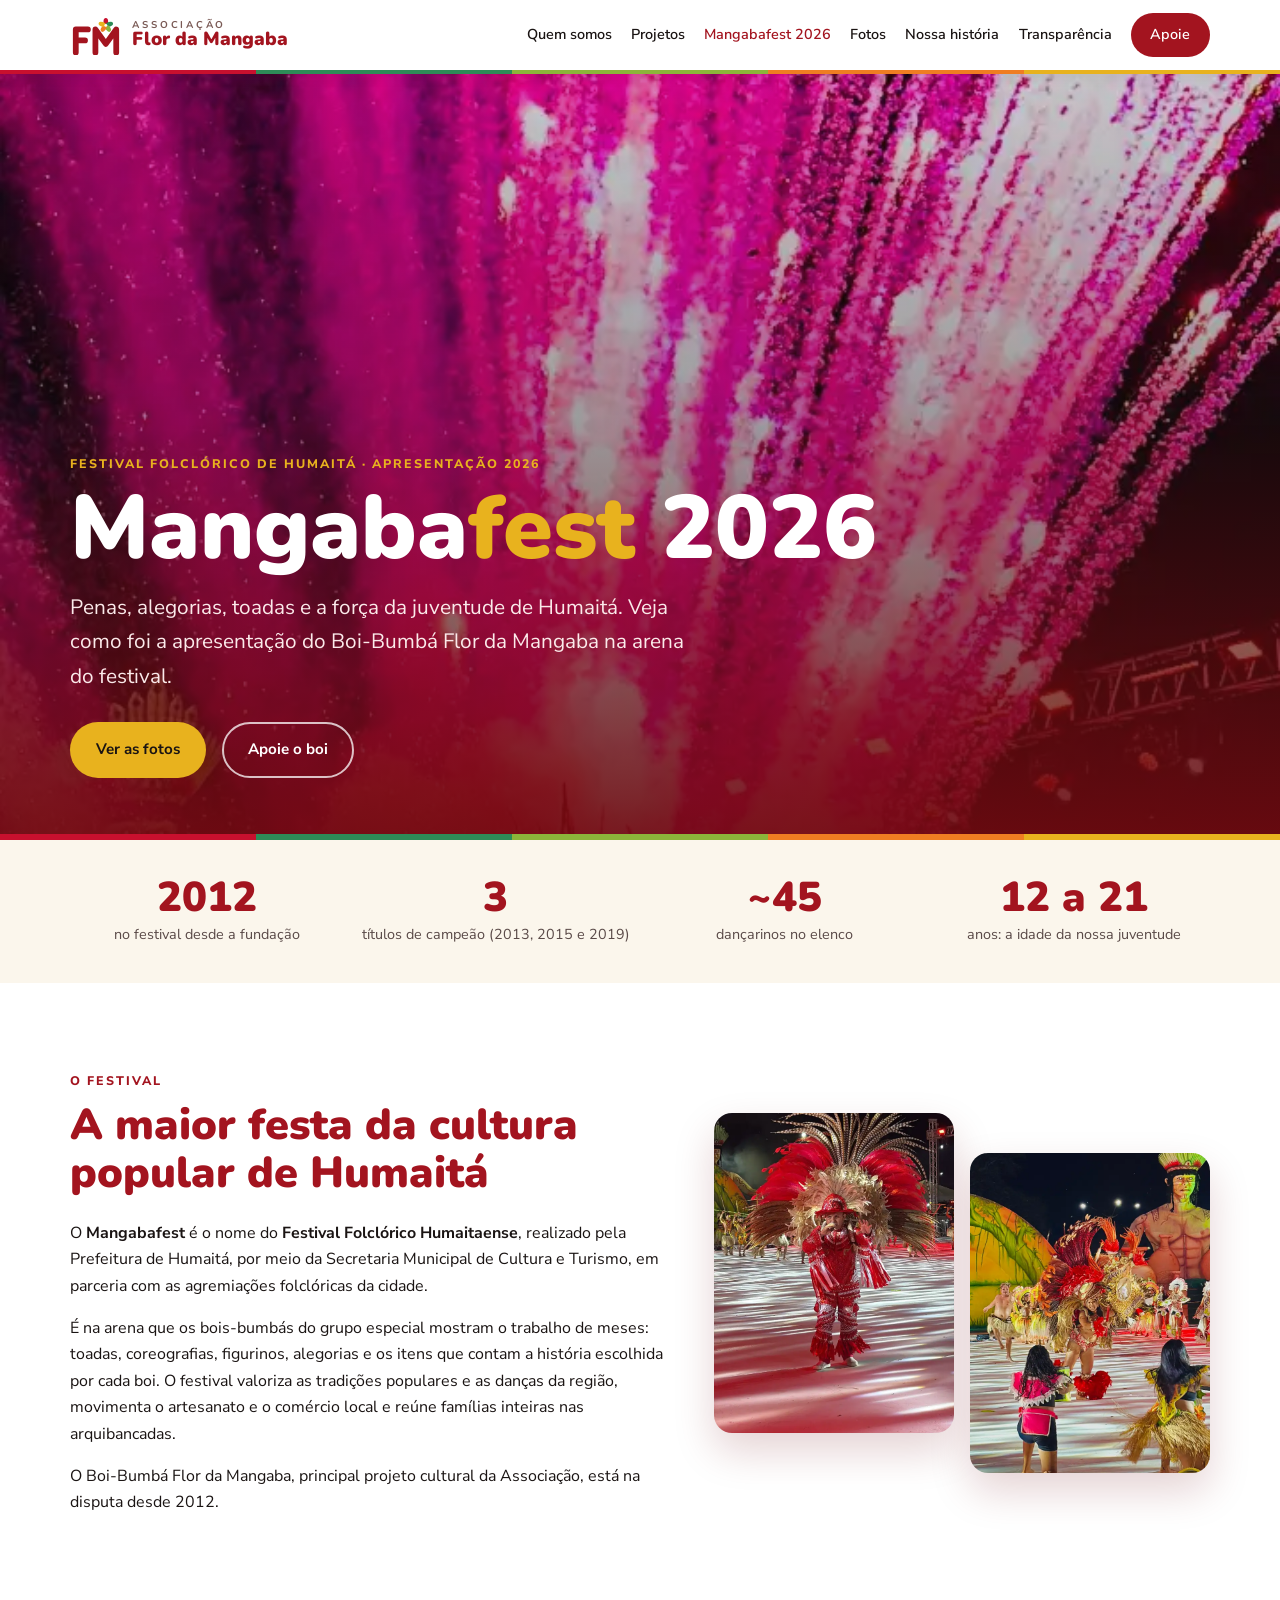
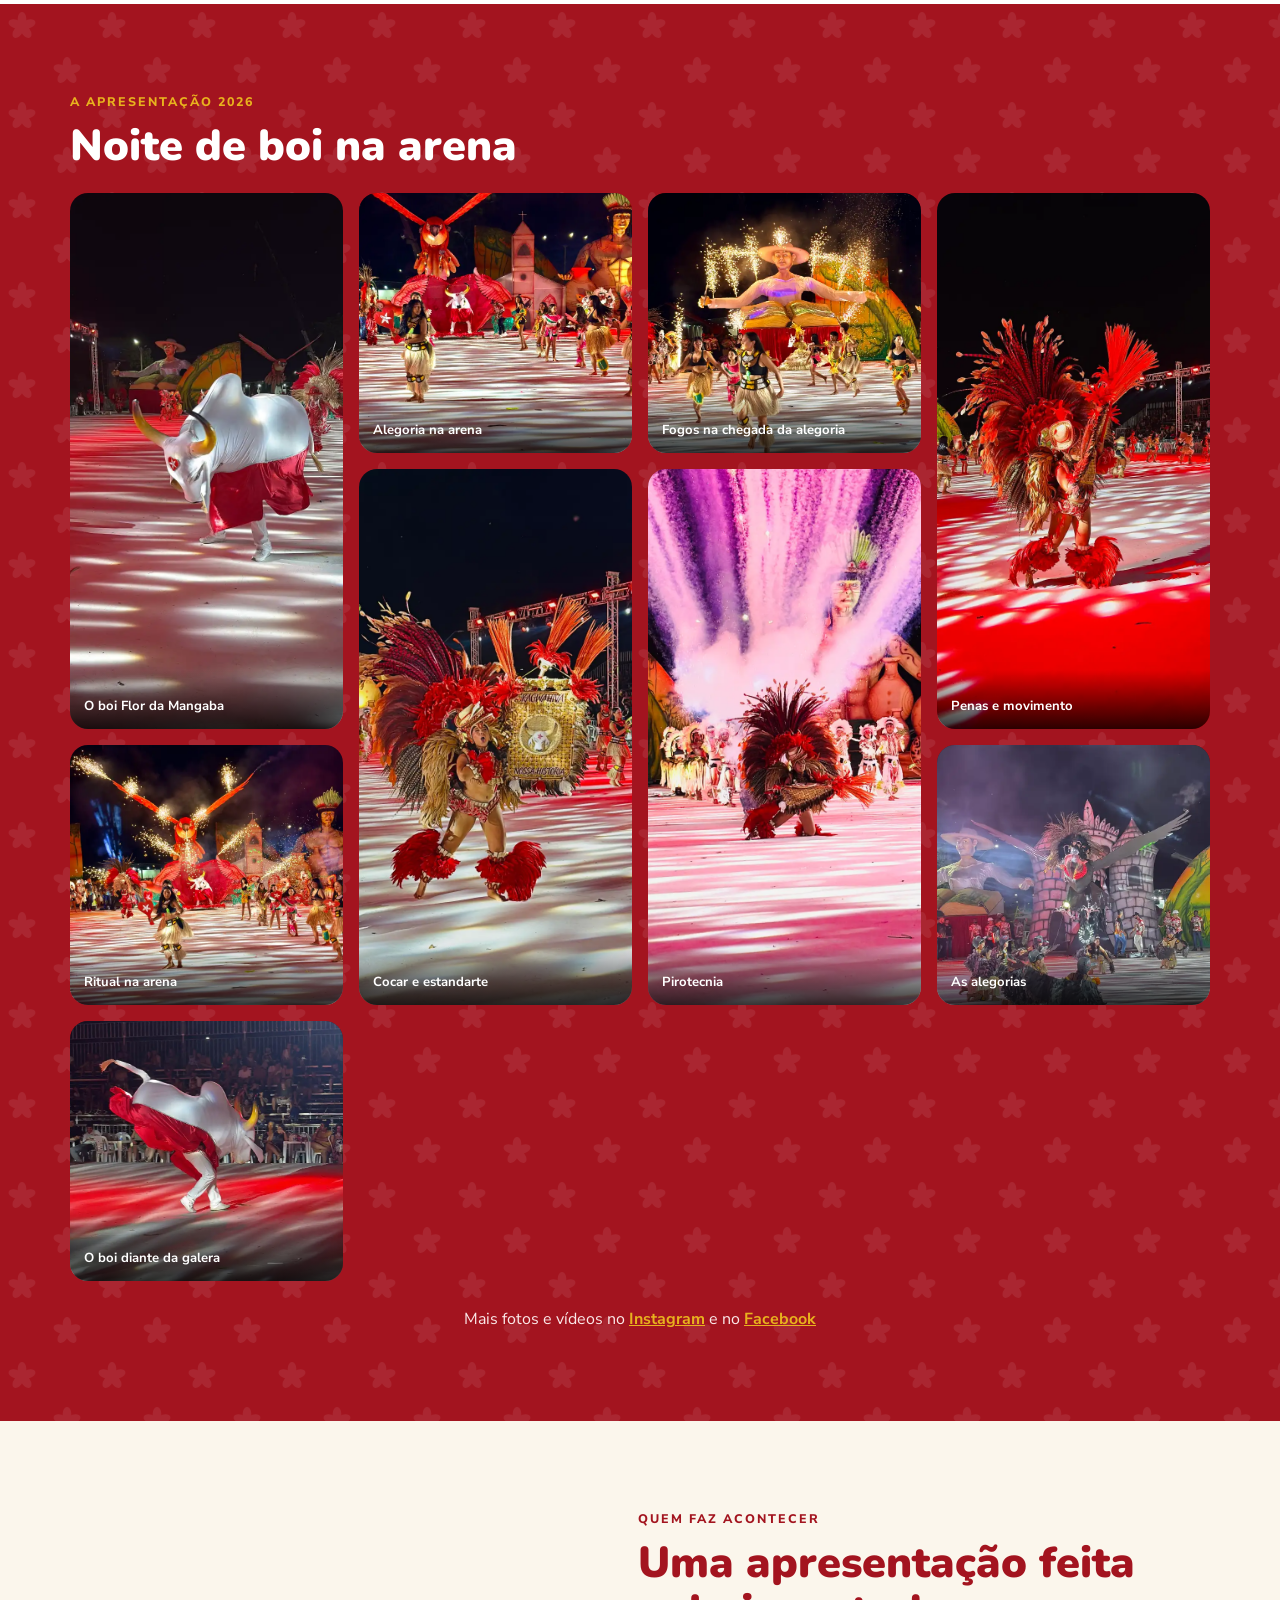
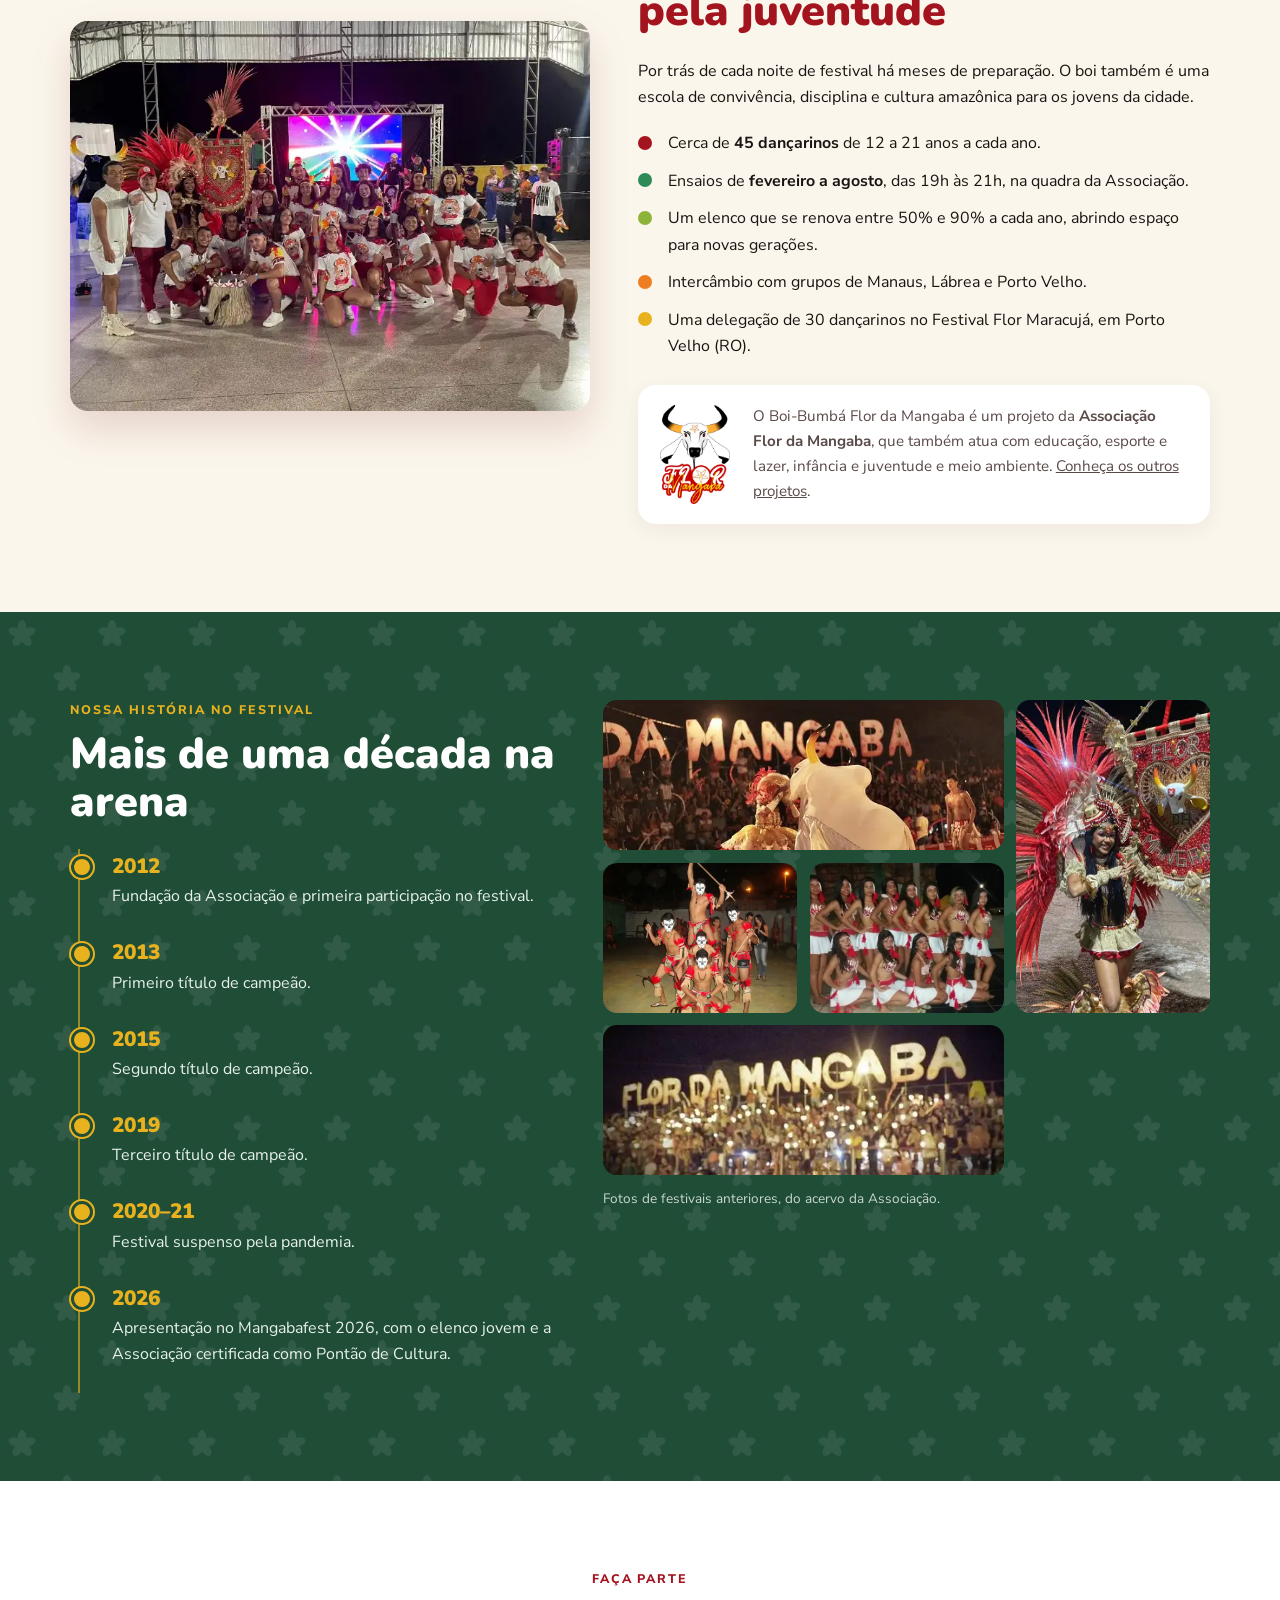
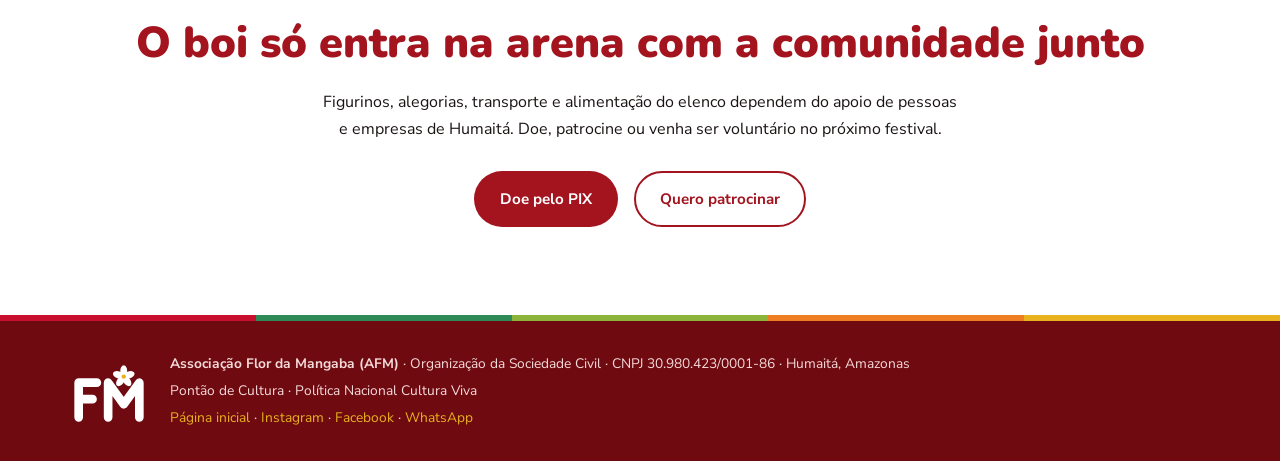
==== mangabafest.html @ 8745bcc7 "Nova página: Mangabafest 2026" ====
<!DOCTYPE html>
<html lang="pt-BR">
<head>
  <meta charset="UTF-8">
  <meta name="viewport" content="width=device-width, initial-scale=1.0">
  <title>Mangabafest 2026 – Boi-Bumbá Flor da Mangaba</title>
  <meta name="description" content="A apresentação do Boi-Bumbá Flor da Mangaba no Mangabafest 2026, o Festival Folclórico de Humaitá (AM). Fotos da arena, o elenco jovem e a nossa história no festival.">
  <meta name="theme-color" content="#a3141f">
  <meta property="og:title" content="Mangabafest 2026 – Boi-Bumbá Flor da Mangaba">
  <meta property="og:description" content="Penas, alegorias, ritmo e a juventude de Humaitá na arena do Festival Folclórico.">
  <meta property="og:type" content="website">
  <meta property="og:image" content="https://flordamangaba.github.io/img/fotos-mangabafest/mf-capa.webp">
  <link rel="icon" href="favicon.svg" type="image/svg+xml">
  <link rel="icon" href="img/icone.png" type="image/png" sizes="128x128">
  <link rel="preconnect" href="https://fonts.googleapis.com">
  <link rel="preconnect" href="https://fonts.gstatic.com" crossorigin>
  <link href="https://fonts.googleapis.com/css2?family=Nunito:wght@700;800;900&family=Nunito+Sans:wght@400;600;700;800&display=swap" rel="stylesheet">
  <link rel="stylesheet" href="estilo.css">
  <style>
    /* Estilos só desta página */
    .mf-capa { position: relative; min-height: min(88vh, 760px); display: flex; align-items: flex-end; color: #fff; overflow: hidden; background: var(--vinho); }
    .mf-capa > img { position: absolute; inset: 0; width: 100%; height: 100%; object-fit: cover; object-position: center 35%; }
    .mf-capa::before { content: ''; position: absolute; inset: 0; z-index: 1; background: linear-gradient(180deg, rgba(26,20,19,.15) 0%, rgba(26,20,19,.35) 45%, rgba(110,10,16,.92) 100%); }
    .mf-capa .container { position: relative; z-index: 2; padding: 6rem 0 3.5rem; }
    .mf-capa .sobretitulo { color: var(--amarelo); }
    .mf-capa h1 { font-size: clamp(2.8rem, 8vw, 5.6rem); line-height: 1; margin-bottom: 1rem; }
    .mf-capa h1 em { font-style: normal; color: var(--amarelo); }
    .mf-capa p.sub { font-size: clamp(1.05rem, 2vw, 1.3rem); max-width: 620px; margin-bottom: 1.8rem; color: #fbeaea; }
    .mf-capa .botoes { display: flex; flex-wrap: wrap; gap: 1rem; }
    .menu a.ativo { color: var(--vermelho); }

    .mf-numeros { background: var(--creme); }
    .mf-numeros .grade { display: grid; grid-template-columns: repeat(4, 1fr); gap: 1rem; padding: 2.2rem 0; text-align: center; }
    .mf-numeros strong { display: block; font-family: 'Nunito', sans-serif; font-weight: 900; font-size: clamp(1.9rem, 4vw, 2.6rem); color: var(--vermelho); line-height: 1.1; }
    .mf-numeros span { font-size: .9rem; color: var(--cinza); }

    .mf-intro { display: grid; grid-template-columns: 1.2fr 1fr; gap: 3rem; align-items: center; }
    .mf-intro .fotos-duplas { display: grid; grid-template-columns: 1fr 1fr; gap: 1rem; }
    .mf-intro .fotos-duplas img { border-radius: var(--raio); aspect-ratio: 3 / 4; object-fit: cover; width: 100%; box-shadow: 0 18px 40px rgba(110,10,16,.18); }
    .mf-intro .fotos-duplas img:last-child { margin-top: 2.5rem; }

    .mf-galeria { display: grid; grid-template-columns: repeat(4, 1fr); grid-auto-rows: 260px; gap: 1rem; }
    .mf-galeria figure { position: relative; overflow: hidden; border-radius: var(--raio); background: var(--vinho); }
    .mf-galeria img { width: 100%; height: 100%; object-fit: cover; transition: transform .4s; }
    .mf-galeria figure:hover img { transform: scale(1.05); }
    .mf-galeria figcaption { position: absolute; left: 0; right: 0; bottom: 0; padding: 1.6rem .9rem .7rem; font-size: .82rem; font-weight: 700; color: #fff; background: linear-gradient(transparent, rgba(0,0,0,.78)); }
    .mf-galeria .alta { grid-row: span 2; }

    .mf-elenco { display: grid; grid-template-columns: 1fr 1.1fr; gap: 3rem; align-items: center; }
    .mf-elenco .boi { display: flex; gap: 1.4rem; align-items: center; background: #fff; border-radius: var(--raio); padding: 1.2rem 1.4rem; margin-top: 1.6rem; box-shadow: 0 6px 20px rgba(26,20,19,.06); }
    .mf-elenco .boi img { width: 70px; flex-shrink: 0; }
    .mf-elenco .boi p { margin: 0; color: var(--cinza); font-size: .95rem; }
    .mf-elenco .foto img { border-radius: var(--raio); width: 100%; aspect-ratio: 4 / 3; object-fit: cover; box-shadow: 0 18px 40px rgba(110,10,16,.15); }
    .lista-check { list-style: none; margin-top: 1.2rem; }
    .lista-check li { position: relative; padding-left: 1.9rem; margin-bottom: .7rem; }
    .lista-check li::before { content: ''; position: absolute; left: 0; top: .35rem; width: 14px; height: 14px; border-radius: 50%; background: var(--cor, var(--vermelho)); }
    .lista-check li:nth-child(5n+2) { --cor: var(--verde-folha); }
    .lista-check li:nth-child(5n+3) { --cor: var(--limao); }
    .lista-check li:nth-child(5n+4) { --cor: var(--laranja); }
    .lista-check li:nth-child(5n+5) { --cor: var(--amarelo); }

    .mf-historia { display: grid; grid-template-columns: 1fr 1.25fr; gap: 3rem; align-items: start; }
    .mf-memoria { display: grid; grid-template-columns: repeat(3, 1fr); grid-auto-rows: 150px; gap: .8rem; }
    .mf-memoria img { width: 100%; height: 100%; object-fit: cover; border-radius: 14px; }
    .mf-memoria .larga { grid-column: span 2; }
    .mf-memoria .alta { grid-row: span 2; }
    .legenda-memoria { font-size: .85rem; margin-top: .8rem; opacity: .85; }

    .mf-apoio { text-align: center; }
    .mf-apoio p { max-width: 640px; margin: 0 auto 1.8rem; }
    .mf-apoio .botoes { display: flex; flex-wrap: wrap; gap: 1rem; justify-content: center; }

    @media (max-width: 960px) {
      .mf-intro, .mf-elenco, .mf-historia { grid-template-columns: 1fr; gap: 2rem; }
      .mf-galeria { grid-template-columns: repeat(2, 1fr); grid-auto-rows: 220px; }
      .mf-numeros .grade { grid-template-columns: repeat(2, 1fr); }
    }
    @media (max-width: 520px) {
      .mf-galeria { grid-auto-rows: 190px; gap: .6rem; }
      .mf-memoria { grid-auto-rows: 110px; }
    }
  </style>
</head>
<body>

<!-- ===================== MENU ===================== -->
<header class="topo">
  <div class="container topo-inner">
    <a href="index.html" class="marca">
      <svg class="simbolo" viewBox="0 0 180 140" aria-hidden="true"><g fill="none" stroke="currentColor" stroke-width="20" stroke-linecap="round" stroke-linejoin="round"><path d="M20 130V50H62M20 88H52"/><path d="M88 130V50L124 100L160 50V130"/></g><ellipse class="petala" cx="124" cy="23" rx="8" ry="13" fill="#C8102E"/><ellipse class="petala" cx="124" cy="23" rx="8" ry="13" fill="#2E8B57" transform="rotate(72 124 36)"/><ellipse class="petala" cx="124" cy="23" rx="8" ry="13" fill="#8CB43A" transform="rotate(144 124 36)"/><ellipse class="petala" cx="124" cy="23" rx="8" ry="13" fill="#EF7D22" transform="rotate(216 124 36)"/><ellipse class="petala" cx="124" cy="23" rx="8" ry="13" fill="#E8B21E" transform="rotate(288 124 36)"/><circle class="miolo" cx="124" cy="36" r="5" fill="#FFFFFF"/></svg>
      <span class="marca-texto"><small>ASSOCIAÇÃO</small><strong>Flor da Mangaba</strong></span>
    </a>
    <button class="menu-btn" aria-label="Abrir menu" aria-expanded="false">☰</button>
    <nav class="menu">
      <a href="index.html#quem-somos">Quem somos</a>
      <a href="index.html#projetos">Projetos</a>
      <a href="mangabafest.html" class="ativo">Mangabafest 2026</a>
      <a href="#fotos">Fotos</a>
      <a href="#historia">Nossa história</a>
      <a href="index.html#transparencia">Transparência</a>
      <a href="index.html#apoie" class="btn btn-pequeno">Apoie</a>
    </nav>
  </div>
</header>

<!-- ===================== CAPA ===================== -->
<section class="mf-capa">
  <img src="img/fotos-mangabafest/mf-capa.webp" alt="Brincante do Boi-Bumbá Flor da Mangaba diante de uma chuva de fogos na arena do Mangabafest 2026" width="720" height="1280" fetchpriority="high">
  <div class="container">
    <p class="sobretitulo">Festival Folclórico de Humaitá · Apresentação 2026</p>
    <h1>Mangaba<em>fest</em> 2026</h1>
    <p class="sub">Penas, alegorias, toadas e a força da juventude de Humaitá. Veja como foi a apresentação do Boi-Bumbá Flor da Mangaba na arena do festival.</p>
    <div class="botoes">
      <a href="#fotos" class="btn btn-amarelo">Ver as fotos</a>
      <a href="index.html#apoie" class="btn btn-claro">Apoie o boi</a>
    </div>
  </div>
</section>
<div class="faixa"></div>

<!-- ===================== NÚMEROS ===================== -->
<section class="mf-numeros">
  <div class="container grade">
    <div><strong>2012</strong><span>no festival desde a fundação</span></div>
    <div><strong>3</strong><span>títulos de campeão (2013, 2015 e 2019)</span></div>
    <div><strong>~45</strong><span>dançarinos no elenco</span></div>
    <div><strong>12 a 21</strong><span>anos: a idade da nossa juventude</span></div>
  </div>
</section>

<!-- ===================== O FESTIVAL ===================== -->
<section class="secao">
  <div class="container mf-intro">
    <div>
      <p class="sobretitulo">O festival</p>
      <h2>A maior festa da cultura popular de Humaitá</h2>
      <p>O <strong>Mangabafest</strong> é o nome do <strong>Festival Folclórico Humaitaense</strong>, realizado pela Prefeitura de Humaitá, por meio da Secretaria Municipal de Cultura e Turismo, em parceria com as agremiações folclóricas da cidade.</p>
      <p>É na arena que os bois-bumbás do grupo especial mostram o trabalho de meses: toadas, coreografias, figurinos, alegorias e os itens que contam a história escolhida por cada boi. O festival valoriza as tradições populares e as danças da região, movimenta o artesanato e o comércio local e reúne famílias inteiras nas arquibancadas.</p>
      <p>O Boi-Bumbá Flor da Mangaba, principal projeto cultural da Associação, está na disputa desde 2012.</p>
    </div>
    <div class="fotos-duplas">
      <img src="img/fotos-mangabafest/mf-item-pena.webp" alt="Brincante com grande cocar de penas vermelhas e douradas dançando na arena" width="720" height="1280" loading="lazy">
      <img src="img/fotos-mangabafest/mf-tribo.webp" alt="Tribo dançando diante de uma alegoria indígena gigante" width="720" height="1280" loading="lazy">
    </div>
  </div>
</section>

<!-- ===================== GALERIA 2026 ===================== -->
<!-- Para trocar ou acrescentar fotos: coloque o arquivo .webp em img/ e copie uma linha <figure>. -->
<section id="fotos" class="secao secao-vermelha">
  <div class="container">
    <p class="sobretitulo">A apresentação 2026</p>
    <h2>Noite de boi na arena</h2>
    <!-- TEMA 2026: quando o tema estiver definido, acrescente aqui um parágrafo, por exemplo:
         <p>Em 2026, o Flor da Mangaba levou para a arena o tema <strong>[Tema 2026]</strong>.</p> -->
    <div class="mf-galeria">
      <figure class="alta"><img src="img/fotos-mangabafest/mf-boi.webp" alt="O boi Flor da Mangaba, branco com saia vermelha, evoluindo na arena" width="720" height="1280" loading="lazy"><figcaption>O boi Flor da Mangaba</figcaption></figure>
      <figure><img src="img/fotos-mangabafest/mf-ave.webp" alt="Alegoria de pássaro vermelho com asas abertas e igreja ao fundo" width="720" height="960" loading="lazy" style="object-position: center 30%"><figcaption>Alegoria na arena</figcaption></figure>
      <figure><img src="img/fotos-mangabafest/mf-chegada.webp" alt="Alegoria com fogos de artifício e dançarinas à frente" width="720" height="960" loading="lazy" style="object-position: center 30%"><figcaption>Fogos na chegada da alegoria</figcaption></figure>
      <figure class="alta"><img src="img/fotos-mangabafest/mf-penas.webp" alt="Brincante com fantasia de penas vermelhas em movimento" width="720" height="1280" loading="lazy"><figcaption>Penas e movimento</figcaption></figure>
      <figure class="alta"><img src="img/fotos-mangabafest/mf-dancarino.webp" alt="Dançarino com cocar e estandarte dourado" width="720" height="1280" loading="lazy"><figcaption>Cocar e estandarte</figcaption></figure>
      <figure class="alta"><img src="img/fotos-mangabafest/mf-fogos.webp" alt="Brincante em frente à pirotecnia rosa na arena" width="720" height="1280" loading="lazy" style="object-position: center 60%"><figcaption>Pirotecnia</figcaption></figure>
      <figure><img src="img/fotos-mangabafest/mf-ritual.webp" alt="Grande alegoria com chamas e dançarinas indígenas" width="720" height="960" loading="lazy"><figcaption>Ritual na arena</figcaption></figure>
      <figure><img src="img/fotos-mangabafest/mf-alegoria.webp" alt="Alegoria iluminada com brincantes à frente" width="720" height="1280" loading="lazy" style="object-position: center 55%"><figcaption>As alegorias</figcaption></figure>
      <figure><img src="img/fotos-mangabafest/mf-boi2.webp" alt="O boi Flor da Mangaba girando na arena diante da plateia" width="720" height="1280" loading="lazy" style="object-position: center 60%"><figcaption>O boi diante da galera</figcaption></figure>
    </div>
    <p class="mais-fotos">Mais fotos e vídeos no <a href="https://www.instagram.com/boiflordamangaba/" target="_blank" rel="noopener">Instagram</a> e no <a href="https://www.facebook.com/boibumbaflordamangaba" target="_blank" rel="noopener">Facebook</a></p>
  </div>
</section>

<!-- ===================== QUEM FAZ ===================== -->
<section class="secao secao-creme">
  <div class="container mf-elenco">
    <div class="foto">
      <img src="img/fotos-mangabafest/hist-elenco.webp" alt="Elenco do Boi-Bumbá Flor da Mangaba reunido no palco" width="720" height="593" loading="lazy">
    </div>
    <div>
      <p class="sobretitulo">Quem faz acontecer</p>
      <h2>Uma apresentação feita pela juventude</h2>
      <p>Por trás de cada noite de festival há meses de preparação. O boi também é uma escola de convivência, disciplina e cultura amazônica para os jovens da cidade.</p>
      <ul class="lista-check">
        <li>Cerca de <strong>45 dançarinos</strong> de 12 a 21 anos a cada ano.</li>
        <li>Ensaios de <strong>fevereiro a agosto</strong>, das 19h às 21h, na quadra da Associação.</li>
        <li>Um elenco que se renova entre 50% e 90% a cada ano, abrindo espaço para novas gerações.</li>
        <li>Intercâmbio com grupos de Manaus, Lábrea e Porto Velho.</li>
        <li>Uma delegação de 30 dançarinos no Festival Flor Maracujá, em Porto Velho (RO).</li>
      </ul>
      <div class="boi">
        <img src="img/logo.webp" alt="Logo do Boi-Bumbá Flor da Mangaba" width="393" height="560" loading="lazy">
        <p>O Boi-Bumbá Flor da Mangaba é um projeto da <strong>Associação Flor da Mangaba</strong>, que também atua com educação, esporte e lazer, infância e juventude e meio ambiente. <a href="index.html#projetos">Conheça os outros projetos</a>.</p>
      </div>
    </div>
  </div>
</section>

<!-- ===================== HISTÓRIA ===================== -->
<section id="historia" class="secao secao-escura">
  <div class="container mf-historia">
    <div>
      <p class="sobretitulo">Nossa história no festival</p>
      <h2>Mais de uma década na arena</h2>
      <ol class="linha-tempo">
        <li><span>2012</span>Fundação da Associação e primeira participação no festival.</li>
        <li><span>2013</span>Primeiro título de campeão.</li>
        <li><span>2015</span>Segundo título de campeão.</li>
        <li><span>2019</span>Terceiro título de campeão.</li>
        <li><span>2020–21</span>Festival suspenso pela pandemia.</li>
        <li><span>2026</span>Apresentação no Mangabafest 2026, com o elenco jovem e a Associação certificada como Pontão de Cultura.</li>
      </ol>
    </div>
    <div>
      <div class="mf-memoria">
        <img class="larga" src="img/fotos-mangabafest/hist-arena.webp" alt="Sinhazinha e o boi diante do letreiro Mangaba em festival anterior" width="640" height="354" loading="lazy">
        <img class="alta" src="img/fotos-mangabafest/hist-destaque.webp" alt="Brincante com fantasia de penas e estandarte em festival anterior" width="720" height="720" loading="lazy">
        <img src="img/fotos-mangabafest/hist-tribo.webp" alt="Dançarinos de tribo com pintura corporal" width="720" height="540" loading="lazy">
        <img src="img/fotos-mangabafest/hist-cunhas.webp" alt="Dançarinas do boi com figurino vermelho e branco" width="720" height="405" loading="lazy">
        <img class="larga" src="img/fotos-mangabafest/hist-galera.webp" alt="Galera do Flor da Mangaba iluminada com celulares diante do letreiro" width="617" height="386" loading="lazy">
      </div>
      <p class="legenda-memoria">Fotos de festivais anteriores, do acervo da Associação.</p>
    </div>
  </div>
</section>

<!-- ===================== APOIO ===================== -->
<section class="secao mf-apoio">
  <div class="container">
    <p class="sobretitulo">Faça parte</p>
    <h2>O boi só entra na arena com a comunidade junto</h2>
    <p>Figurinos, alegorias, transporte e alimentação do elenco dependem do apoio de pessoas e empresas de Humaitá. Doe, patrocine ou venha ser voluntário no próximo festival.</p>
    <div class="botoes">
      <a href="index.html#apoie" class="btn">Doe pelo PIX</a>
      <a href="https://wa.me/5513981993674?text=Ol%C3%A1!%20Minha%20empresa%20quer%20apoiar%20o%20Boi-Bumb%C3%A1%20Flor%20da%20Mangaba%20no%20Mangabafest." target="_blank" rel="noopener" class="btn btn-contorno">Quero patrocinar</a>
    </div>
  </div>
</section>

<div class="faixa"></div>
<footer class="rodape">
  <div class="container rodape-inner">
    <svg class="simbolo simbolo-branco" viewBox="0 0 180 140" aria-hidden="true"><g fill="none" stroke="currentColor" stroke-width="20" stroke-linecap="round" stroke-linejoin="round"><path d="M20 130V50H62M20 88H52"/><path d="M88 130V50L124 100L160 50V130"/></g><ellipse class="petala" cx="124" cy="23" rx="8" ry="13" fill="#C8102E"/><ellipse class="petala" cx="124" cy="23" rx="8" ry="13" fill="#2E8B57" transform="rotate(72 124 36)"/><ellipse class="petala" cx="124" cy="23" rx="8" ry="13" fill="#8CB43A" transform="rotate(144 124 36)"/><ellipse class="petala" cx="124" cy="23" rx="8" ry="13" fill="#EF7D22" transform="rotate(216 124 36)"/><ellipse class="petala" cx="124" cy="23" rx="8" ry="13" fill="#E8B21E" transform="rotate(288 124 36)"/><circle class="miolo" cx="124" cy="36" r="5" fill="#FFFFFF"/></svg>
    <div>
      <p><strong>Associação Flor da Mangaba (AFM)</strong> · Organização da Sociedade Civil · CNPJ 30.980.423/0001-86 · Humaitá, Amazonas</p>
      <p>Pontão de Cultura · Política Nacional Cultura Viva</p>
      <p class="rodape-redes">
        <a href="index.html">Página inicial</a> ·
        <a href="https://www.instagram.com/boiflordamangaba/" target="_blank" rel="noopener">Instagram</a> ·
        <a href="https://www.facebook.com/boibumbaflordamangaba" target="_blank" rel="noopener">Facebook</a> ·
        <a href="https://wa.me/5513981993674" target="_blank" rel="noopener">WhatsApp</a>
      </p>
    </div>
  </div>
</footer>

<script>
  const btn = document.querySelector('.menu-btn');
  const menu = document.querySelector('.menu');
  btn.addEventListener('click', () => {
    const aberto = menu.classList.toggle('aberto');
    btn.setAttribute('aria-expanded', aberto);
  });
  menu.querySelectorAll('a').forEach(a => a.addEventListener('click', () => menu.classList.remove('aberto')));
</script>
</body>
</html>
---- estilo.css ----
/* ===== Identidade 2026 — Associação Flor da Mangaba =====
   Vermelho Mangaba + cinco pétalas (uma cor por área). Nunca usar azul
   (exceção: selos oficiais de terceiros, como o do Pontão de Cultura). */
:root {
  --vermelho: #a3141f;
  --vermelho-vivo: #c8102e;
  --vinho: #6e0a10;
  --verde: #1f4d36;
  --verde-folha: #2e8b57;
  --limao: #8cb43a;
  --laranja: #ef7d22;
  --amarelo: #e8b21e;
  --branco: #ffffff;
  --creme: #fbf6ec;
  --areia: #efe6d6;
  --preto: #1a1413;
  --texto: #1a1413;
  --cinza: #5a4a48;
  --raio: 18px;
  --faixa: linear-gradient(90deg, #c8102e 0 20%, #2e8b57 20% 40%, #8cb43a 40% 60%, #ef7d22 60% 80%, #e8b21e 80%);
  --padrao: url('data:image/svg+xml,%3Csvg xmlns="http://www.w3.org/2000/svg" width="90" height="90"%3E%3Cg opacity="0.22"%3E%3Cellipse cx="22" cy="15.0" rx="4.3" ry="7.0" fill="%23C8102E" transform="rotate%280 22 22%29"%3E%3C/ellipse%3E%3Cellipse cx="22" cy="15.0" rx="4.3" ry="7.0" fill="%232E8B57" transform="rotate%2872 22 22%29"%3E%3C/ellipse%3E%3Cellipse cx="22" cy="15.0" rx="4.3" ry="7.0" fill="%238CB43A" transform="rotate%28144 22 22%29"%3E%3C/ellipse%3E%3Cellipse cx="22" cy="15.0" rx="4.3" ry="7.0" fill="%23EF7D22" transform="rotate%28216 22 22%29"%3E%3C/ellipse%3E%3Cellipse cx="22" cy="15.0" rx="4.3" ry="7.0" fill="%23E8B21E" transform="rotate%28288 22 22%29"%3E%3C/ellipse%3E%3Ccircle cx="22" cy="22" r="2.7" fill="%23FFFFFF"%3E%3C/circle%3E%3Cellipse cx="67" cy="60.0" rx="4.3" ry="7.0" fill="%23EF7D22" transform="rotate%280 67 67%29"%3E%3C/ellipse%3E%3Cellipse cx="67" cy="60.0" rx="4.3" ry="7.0" fill="%23E8B21E" transform="rotate%2872 67 67%29"%3E%3C/ellipse%3E%3Cellipse cx="67" cy="60.0" rx="4.3" ry="7.0" fill="%23C8102E" transform="rotate%28144 67 67%29"%3E%3C/ellipse%3E%3Cellipse cx="67" cy="60.0" rx="4.3" ry="7.0" fill="%232E8B57" transform="rotate%28216 67 67%29"%3E%3C/ellipse%3E%3Cellipse cx="67" cy="60.0" rx="4.3" ry="7.0" fill="%238CB43A" transform="rotate%28288 67 67%29"%3E%3C/ellipse%3E%3Ccircle cx="67" cy="67" r="2.7" fill="%23FFFFFF"%3E%3C/circle%3E%3C/g%3E%3C/svg%3E');
  --padrao-branco: url('data:image/svg+xml,%3Csvg xmlns="http://www.w3.org/2000/svg" width="90" height="90"%3E%3Cg opacity="0.08"%3E%3Cellipse cx="22" cy="15.0" rx="4.3" ry="7.0" fill="%23FFFFFF" transform="rotate%280 22 22%29"%3E%3C/ellipse%3E%3Cellipse cx="22" cy="15.0" rx="4.3" ry="7.0" fill="%23FFFFFF" transform="rotate%2872 22 22%29"%3E%3C/ellipse%3E%3Cellipse cx="22" cy="15.0" rx="4.3" ry="7.0" fill="%23FFFFFF" transform="rotate%28144 22 22%29"%3E%3C/ellipse%3E%3Cellipse cx="22" cy="15.0" rx="4.3" ry="7.0" fill="%23FFFFFF" transform="rotate%28216 22 22%29"%3E%3C/ellipse%3E%3Cellipse cx="22" cy="15.0" rx="4.3" ry="7.0" fill="%23FFFFFF" transform="rotate%28288 22 22%29"%3E%3C/ellipse%3E%3Ccircle cx="22" cy="22" r="2.7" fill="%23FFFFFF"%3E%3C/circle%3E%3Cellipse cx="67" cy="60.0" rx="4.3" ry="7.0" fill="%23FFFFFF" transform="rotate%280 67 67%29"%3E%3C/ellipse%3E%3Cellipse cx="67" cy="60.0" rx="4.3" ry="7.0" fill="%23FFFFFF" transform="rotate%2872 67 67%29"%3E%3C/ellipse%3E%3Cellipse cx="67" cy="60.0" rx="4.3" ry="7.0" fill="%23FFFFFF" transform="rotate%28144 67 67%29"%3E%3C/ellipse%3E%3Cellipse cx="67" cy="60.0" rx="4.3" ry="7.0" fill="%23FFFFFF" transform="rotate%28216 67 67%29"%3E%3C/ellipse%3E%3Cellipse cx="67" cy="60.0" rx="4.3" ry="7.0" fill="%23FFFFFF" transform="rotate%28288 67 67%29"%3E%3C/ellipse%3E%3Ccircle cx="67" cy="67" r="2.7" fill="%23FFFFFF"%3E%3C/circle%3E%3C/g%3E%3C/svg%3E');
}

* { box-sizing: border-box; margin: 0; padding: 0; }
html { scroll-behavior: smooth; scroll-padding-top: 80px; }
body { font-family: 'Nunito Sans', system-ui, sans-serif; color: var(--texto); line-height: 1.65; background: var(--branco); }
h1, h2, h3 { font-family: 'Nunito', system-ui, sans-serif; font-weight: 900; line-height: 1.12; }
a { color: inherit; }
img { max-width: 100%; height: auto; display: block; }
.container { width: min(1140px, 92%); margin: 0 auto; }
.faixa { height: 6px; background: var(--faixa); }

/* Símbolo FM (SVG inline) */
.simbolo { display: block; color: var(--vermelho); }
.simbolo-branco { color: var(--branco); }
.simbolo-branco .petala { fill: var(--branco); }
.simbolo-branco .miolo { fill: var(--amarelo); }

/* Botões */
.btn { display: inline-block; background: var(--vermelho); color: var(--branco); font-weight: 700; text-decoration: none; padding: .85rem 1.5rem; border-radius: 999px; border: 2px solid transparent; cursor: pointer; font-family: inherit; font-size: .95rem; transition: transform .15s, background .15s; }
.btn:hover { transform: translateY(-2px); background: var(--vinho); }
.btn-amarelo { background: var(--amarelo); color: var(--preto); }
.btn-amarelo:hover { background: #f2c64a; }
.btn-contorno { background: transparent; color: var(--vermelho); border-color: var(--vermelho); }
.btn-contorno:hover { background: var(--vermelho); color: var(--branco); }
.btn-claro { background: transparent; color: var(--branco); border-color: rgba(255,255,255,.75); }
.btn-claro:hover { background: rgba(255,255,255,.14); }
.btn-pequeno { padding: .5rem 1.1rem; font-size: .88rem; }

/* Menu */
.topo { position: sticky; top: 0; z-index: 20; background: rgba(255,255,255,.96); backdrop-filter: blur(6px); box-shadow: 0 2px 14px rgba(26,20,19,.06); }
.topo::after { content: ''; display: block; height: 4px; background: var(--faixa); }
.topo-inner { display: flex; align-items: center; justify-content: space-between; height: 70px; }
.marca { display: flex; align-items: center; gap: .65rem; text-decoration: none; }
.marca .simbolo { width: 52px; }
.marca-texto { display: flex; flex-direction: column; line-height: 1.05; }
.marca-texto small { font-family: 'Nunito', sans-serif; font-size: .62rem; font-weight: 700; letter-spacing: .28em; color: #7a5a55; }
.marca-texto strong { font-family: 'Nunito', sans-serif; font-weight: 900; font-size: 1.18rem; color: var(--vermelho); white-space: nowrap; }
.menu { display: flex; align-items: center; gap: 1.2rem; }
.menu a { color: var(--texto); text-decoration: none; font-weight: 600; font-size: .9rem; white-space: nowrap; }
.menu a:hover { color: var(--vermelho); }
.menu a.btn { color: var(--branco); }
.menu-btn { display: none; background: none; border: 0; color: var(--vermelho); font-size: 1.7rem; cursor: pointer; }

/* Capa */
.capa { background: var(--padrao), var(--creme); background-size: 90px 90px, auto; padding: 4.5rem 0 4.5rem; overflow: hidden; }
.capa-inner { display: grid; grid-template-columns: 1.15fr 1fr; gap: 2.5rem; align-items: center; }
.selo { display: inline-block; background: var(--branco); color: var(--vermelho); border: 1.5px solid var(--vermelho); padding: .35rem .95rem; border-radius: 999px; font-size: .82rem; font-weight: 700; margin-bottom: 1.3rem; }
.capa h1 { font-size: clamp(2.4rem, 5.6vw, 4.1rem); margin-bottom: 1.2rem; color: var(--preto); }
.capa h1 em { color: var(--vermelho); font-style: normal; }
.capa-sub { font-size: 1.1rem; color: var(--cinza); margin-bottom: 2rem; max-width: 560px; }
.capa-botoes { display: flex; flex-wrap: wrap; gap: 1rem; }
.redes-capa { display: flex; flex-wrap: wrap; gap: 1.2rem; margin-top: 1.6rem; }
.redes-capa a { display: inline-flex; align-items: center; gap: .45rem; text-decoration: none; font-size: .9rem; font-weight: 600; color: var(--cinza); }
.redes-capa a:hover { color: var(--vermelho); }
.capa-emblema { background: var(--branco); border-radius: 32px; padding: 2.4rem 2rem 1.8rem; box-shadow: 0 24px 50px rgba(110,10,16,.12); text-align: center; position: relative; overflow: hidden; }
.capa-emblema::after { content: ''; position: absolute; left: 0; right: 0; bottom: 0; height: 8px; background: var(--faixa); }
.capa-emblema .simbolo { width: min(260px, 70%); margin: 0 auto 1rem; }
.capa-emblema .nome small { display: block; font-family: 'Nunito', sans-serif; font-size: .8rem; font-weight: 700; letter-spacing: .32em; color: #7a5a55; }
.capa-emblema .nome strong { display: block; font-family: 'Nunito', sans-serif; font-weight: 900; font-size: clamp(1.7rem, 3vw, 2.3rem); color: var(--vermelho); line-height: 1.1; }
.capa-emblema .nome span { display: block; font-size: .8rem; font-weight: 700; letter-spacing: .14em; color: #8a7470; margin-top: .4rem; }
.capa-selos { display: grid; grid-template-columns: repeat(auto-fit, minmax(200px, 1fr)); gap: .8rem; margin-top: 1.6rem; }
.capa-selos a { display: flex; align-items: center; gap: .7rem; text-align: left; text-decoration: none; background: var(--creme); border-radius: 14px; padding: .6rem .8rem; transition: transform .15s; }
.capa-selos a:hover { transform: translateY(-2px); }
.capa-selos img { width: 58px; height: 58px; object-fit: contain; flex-shrink: 0; }
.capa-selos strong { display: block; font-family: 'Nunito', sans-serif; font-weight: 900; font-size: .95rem; color: var(--preto); line-height: 1.15; }
.capa-selos span { font-size: .76rem; color: var(--cinza); line-height: 1.3; display: block; }

/* Números */
.numeros { background: var(--padrao-branco), var(--vermelho); background-size: 90px 90px, auto; padding: 2.2rem 0; }
.grade-numeros { display: grid; grid-template-columns: repeat(4, 1fr); gap: 1rem; text-align: center; }
.grade-numeros strong { display: block; font-family: 'Nunito', sans-serif; font-weight: 900; font-size: 2.5rem; color: var(--branco); line-height: 1.2; }
.grade-numeros span { font-size: .9rem; color: #f6d9d4; font-weight: 600; }

/* Seções */
.secao { padding: 5.5rem 0; }
.secao-escura { background: var(--padrao-branco), var(--verde); background-size: 90px 90px, auto; color: #e7f1ea; }
.secao-vermelha { background: var(--padrao-branco), var(--vermelho); background-size: 90px 90px, auto; color: #fbeaea; }
.secao-creme { background: var(--creme); }
.sobretitulo { text-transform: uppercase; letter-spacing: .16em; font-size: .78rem; font-weight: 800; color: var(--vermelho); margin-bottom: .6rem; }
.secao-escura .sobretitulo, .secao-vermelha .sobretitulo { color: var(--amarelo); }
.secao h2 { font-size: clamp(1.9rem, 4vw, 2.7rem); margin-bottom: 1.4rem; color: var(--vermelho); }
.secao-escura h2, .secao-vermelha h2 { color: var(--branco); }
.secao p + p { margin-top: 1rem; }
.intro { color: var(--cinza); margin-top: -.6rem; max-width: 760px; }
.duas-colunas { display: grid; grid-template-columns: 1.15fr 1fr; gap: 3.5rem; align-items: start; }

/* Cartões */
.cartao { background: var(--branco); border-radius: var(--raio); padding: 1.6rem; box-shadow: 0 6px 20px rgba(26,20,19,.05); }
.cartao h3 { font-size: 1.3rem; color: var(--preto); margin-bottom: .5rem; }
.cartao p { color: var(--cinza); font-size: .95rem; }
.foto-destaque img { border-radius: 26px; width: 100%; max-height: 640px; object-fit: cover; box-shadow: 14px 14px 0 var(--amarelo); }
.foto-destaque figcaption { font-size: .85rem; color: var(--cinza); margin-top: .9rem; }
.grade-cartoes { display: grid; grid-template-columns: repeat(3, 1fr); gap: 1.4rem; }
.grade-cartoes .cartao { border-top: 5px solid var(--cor, var(--vermelho)); transition: transform .2s, box-shadow .2s; }
.grade-cartoes .cartao:hover { transform: translateY(-4px); box-shadow: 0 14px 30px rgba(110,10,16,.12); }
.etiqueta { display: inline-block; font-size: .72rem; font-weight: 800; text-transform: uppercase; letter-spacing: .06em; color: var(--branco); background: var(--cor, var(--vermelho)); padding: .22rem .7rem; border-radius: 999px; margin-bottom: .8rem; }

/* Cor por área (pétalas) */
.c-cultura { --cor: var(--vermelho-vivo); }
.c-ambiente { --cor: #237047; }
.c-esporte { --cor: #5a7d1a; }
.c-infancia { --cor: #b5520f; }
.c-educacao { --cor: #8a6508; }
.c-rede { --cor: var(--vinho); }

/* MVV e valores */
.mvv { display: grid; grid-template-columns: 1fr 1fr; gap: 1.4rem; }
.mvv-item { background: var(--branco); border-radius: var(--raio); padding: 1.8rem; border-top: 6px solid var(--vermelho); box-shadow: 0 6px 20px rgba(26,20,19,.05); }
.mvv-item:nth-child(2) { border-top-color: var(--verde-folha); }
.mvv-item h3 { font-size: 1.5rem; color: var(--vermelho); margin-bottom: .6rem; }
.titulo-valores { margin: 3.5rem 0 1.2rem; font-size: 1.5rem; color: var(--vermelho); }
.valores { list-style: none; display: grid; grid-template-columns: repeat(4, 1fr); gap: 1rem; }
.valores li { padding: 1.1rem 1.2rem; border-radius: var(--raio); background: var(--creme); font-size: .92rem; color: var(--cinza); }
.valores strong { display: block; color: var(--preto); margin-bottom: .2rem; font-size: 1rem; font-family: 'Nunito', sans-serif; font-weight: 900; }

/* Áreas */
.grade-areas { display: grid; grid-template-columns: repeat(3, 1fr); gap: 1.4rem; }
.area { padding: 1.6rem; border-radius: var(--raio); background: var(--branco); box-shadow: 0 6px 20px rgba(26,20,19,.05); }
.area-ico { display: grid; place-items: center; width: 56px; height: 56px; border-radius: 50%; background: var(--cor); margin-bottom: .9rem; }
.area-ico svg { width: 28px; height: 28px; }
.area h3 { font-size: 1.2rem; color: var(--preto); margin-bottom: .4rem; }
.area p { font-size: .93rem; color: var(--cinza); }

/* Projeto destaque */
.projeto-destaque { display: grid; grid-template-columns: 220px 1fr; gap: 2rem; align-items: center; background: var(--padrao-branco), var(--vermelho); background-size: 90px 90px, auto; color: #ffeaea; border-radius: 24px; padding: 2rem 2.4rem; margin-bottom: 1.6rem; }
.projeto-destaque img { width: 200px; filter: drop-shadow(0 10px 20px rgba(0,0,0,.4)); }
.projeto-destaque h3 { font-size: 2rem; color: var(--branco); margin-bottom: .6rem; }
.projeto-destaque .etiqueta { background: var(--amarelo); color: var(--preto); }
.projeto-destaque p + p { margin-top: .7rem; }

/* Reconhecimentos (destaque) */
.reconhecimento { display: grid; grid-template-columns: 1.1fr 1fr; gap: 3rem; align-items: center; background: var(--branco); border-radius: 28px; padding: 2.6rem; box-shadow: 0 18px 44px rgba(26,20,19,.08); margin-top: 2rem; position: relative; overflow: hidden; }
.reconhecimento::after { content: ''; position: absolute; left: 0; right: 0; bottom: 0; height: 8px; background: var(--faixa); }
.reconhecimento-inverso { grid-template-columns: 1fr 1.1fr; }
.reconhecimento-inverso .rec-midia { order: 2; }
.rec-certificado { display: block; border-radius: 14px; box-shadow: 0 14px 34px rgba(26,20,19,.18); transition: transform .2s; }
.rec-certificado:hover { transform: scale(1.015); }
.rec-legenda { display: block; text-align: center; font-size: .82rem; color: var(--cinza); margin-top: .8rem; }
.rec-selo-grande { display: grid; place-items: center; aspect-ratio: 1; max-width: 400px; margin: 0 auto; border-radius: 50%; background: var(--padrao), var(--creme); background-size: 90px 90px, auto; }
.rec-selo-grande img { width: 62%; filter: drop-shadow(0 14px 28px rgba(26,20,19,.22)); }
.rec-topo { display: flex; align-items: center; gap: 1rem; margin-bottom: 1rem; }
.rec-topo img { width: 84px; height: 84px; object-fit: contain; }
.reconhecimento h3 { font-size: clamp(1.8rem, 3.4vw, 2.4rem); color: var(--vermelho); }
.reconhecimento p { color: var(--cinza); }
.reconhecimento p strong { color: var(--texto); }
.rec-dados { list-style: none; display: flex; flex-wrap: wrap; gap: .6rem; margin: 1.2rem 0 .2rem; }
.rec-dados li { background: var(--creme); border-radius: 12px; padding: .5rem .85rem; font-size: .85rem; color: var(--cinza); }
.rec-dados strong { display: block; font-family: 'Nunito', sans-serif; font-weight: 900; font-size: 1rem; color: var(--preto); }
.chips { list-style: none; display: flex; flex-wrap: wrap; gap: .5rem; margin: 1.1rem 0 .2rem; }
.chips li { font-size: .82rem; font-weight: 700; color: var(--vinho); background: #fbe9e7; border-radius: 999px; padding: .3rem .8rem; }
.links-selo { margin-top: 1.4rem; display: flex; flex-wrap: wrap; gap: .7rem; }
.rec-extra { display: flex; align-items: center; gap: 1.2rem; margin-top: 2rem; background: var(--branco); border-radius: var(--raio); padding: 1.2rem 1.6rem; }
.rec-extra img { width: 54px; }
.rec-extra p { color: var(--cinza); font-size: .95rem; }

/* Documentos */
.docs { list-style: none; }
.docs li { padding: .6rem 0; border-bottom: 1px solid var(--areia); font-size: .93rem; }
.docs span { display: block; font-size: .74rem; text-transform: uppercase; letter-spacing: .1em; color: var(--vermelho); font-weight: 800; }
.docs a { color: var(--vermelho); font-weight: 700; }

/* Linha do tempo */
.linha-tempo { list-style: none; border-left: 2px solid rgba(232,178,30,.6); margin-left: .5rem; }
.linha-tempo li { position: relative; padding: 0 0 1.6rem 2rem; }
.linha-tempo li::before { content: ''; position: absolute; left: -9px; top: .45rem; width: 16px; height: 16px; border-radius: 50%; background: var(--amarelo); border: 3px solid var(--verde); box-shadow: 0 0 0 2px var(--amarelo); }
.linha-tempo span { display: block; font-family: 'Nunito', sans-serif; font-weight: 900; font-size: 1.3rem; color: var(--amarelo); }

/* Galeria */
.galeria { display: grid; grid-template-columns: repeat(3, 1fr); grid-auto-rows: 230px; gap: 1rem; }
.galeria figure { position: relative; overflow: hidden; border-radius: var(--raio); }
.galeria img { width: 100%; height: 100%; object-fit: cover; transition: transform .4s; }
.galeria figure:hover img { transform: scale(1.05); }
.galeria figcaption { position: absolute; left: 0; right: 0; bottom: 0; padding: 1.4rem .9rem .7rem; font-size: .82rem; font-weight: 700; color: var(--branco); background: linear-gradient(transparent, rgba(0,0,0,.75)); }
.g-alta { grid-row: span 2; }
.g-larga { grid-column: 1 / -1; }
.mais-fotos { margin-top: 1.6rem; text-align: center; }
.mais-fotos a { color: var(--amarelo); font-weight: 700; }

/* Notícias */
.lista-noticias { display: grid; grid-template-columns: repeat(3, 1fr); gap: 1.4rem; }
.noticia { background: var(--branco); border-radius: var(--raio); padding: 1.6rem; border-top: 5px solid var(--cor, var(--vermelho)); }
.noticia time { font-size: .8rem; color: var(--vermelho); font-weight: 800; }
.noticia h3 { font-size: 1.2rem; margin: .4rem 0 .6rem; color: var(--preto); }
.noticia p { font-size: .93rem; color: var(--cinza); }

/* Diretoria */
.subgrupo { font-size: 1.3rem; color: var(--vermelho); margin: 2.2rem 0 1rem; }
.grade-pessoas { display: grid; grid-template-columns: repeat(3, 1fr); gap: 1rem; }
.pessoa { display: grid; grid-template-columns: auto 1fr; column-gap: .9rem; align-items: center; padding: 1rem; border-radius: var(--raio); background: var(--branco); }
.inicial { grid-row: span 2; width: 46px; height: 46px; border-radius: 50%; background: var(--vermelho); color: var(--branco); display: grid; place-items: center; font-family: 'Nunito', sans-serif; font-weight: 900; font-size: 1.2rem; }
.grade-pessoas .pessoa:nth-child(5n+2) .inicial { background: var(--verde-folha); }
.grade-pessoas .pessoa:nth-child(5n+3) .inicial { background: #b5520f; }
.grade-pessoas .pessoa:nth-child(5n+4) .inicial { background: #5a7d1a; }
.grade-pessoas .pessoa:nth-child(5n+5) .inicial { background: #8a6508; }
.pessoa strong { font-size: .95rem; line-height: 1.3; }
.pessoa small { color: var(--vinho); font-weight: 700; }

/* Transparência */
.total { margin-top: 1.6rem; display: inline-block; background: var(--vermelho); color: var(--branco); border-radius: var(--raio); padding: 1.1rem 1.6rem; }
.total span { display: block; font-size: .85rem; opacity: .9; }
.total strong { font-family: 'Nunito', sans-serif; font-weight: 900; font-size: 2.4rem; }
.tabela-wrap { overflow-x: auto; }
.tabela { width: 100%; border-collapse: collapse; background: var(--branco); border-radius: var(--raio); overflow: hidden; font-size: .93rem; box-shadow: 0 6px 20px rgba(26,20,19,.06); }
.tabela th { background: var(--verde); color: var(--branco); text-align: left; padding: .8rem 1rem; font-weight: 700; }
.tabela td { padding: .8rem 1rem; border-bottom: 1px solid var(--areia); }
.tabela td:last-child { font-weight: 800; color: var(--vermelho); white-space: nowrap; }

/* Apoie */
.caixa-pix { display: flex; gap: 1.4rem; align-items: center; background: rgba(255,255,255,.07); border: 1.5px dashed rgba(232,178,30,.8); border-radius: var(--raio); padding: 1.3rem; margin: 1.6rem 0; }
.caixa-pix .qr { background: var(--branco); border-radius: 12px; padding: 6px; width: 170px; height: 170px; flex-shrink: 0; }
.pix-titulo { font-family: 'Nunito', sans-serif; font-size: 1.4rem; color: var(--branco); font-weight: 900; }
.caixa-pix .chave { color: var(--amarelo); font-size: 1.25rem; font-weight: 800; margin: 0 0 .7rem; }
.caixa-pix .btn { margin: 0 .4rem .5rem 0; }
.caixa-pix p + p { margin-top: .2rem; }
.pequeno { font-size: .82rem; opacity: .85; }
.contatos ul { list-style: none; margin-bottom: 1.4rem; }
.contatos li { padding: .75rem 0; border-bottom: 1px solid rgba(255,255,255,.14); }
.contatos li span { display: block; font-size: .74rem; text-transform: uppercase; letter-spacing: .1em; color: var(--amarelo); font-weight: 700; }
.contatos a { text-decoration: none; }
.contatos a:hover { color: var(--amarelo); }
.mapa { width: 100%; height: 250px; border: 0; border-radius: var(--raio); }

/* Rodapé */
.rodape { background: var(--vinho); color: #f6dada; padding: 2rem 0; font-size: .86rem; }
.rodape-inner { display: flex; align-items: center; gap: 1.4rem; }
.rodape-inner .simbolo { width: 78px; flex-shrink: 0; }
.rodape p + p { margin-top: .25rem; }
.rodape a { color: var(--amarelo); text-decoration: none; }

/* Aviso de copiado */
.aviso { position: fixed; left: 50%; bottom: 24px; transform: translate(-50%, 120px); background: var(--preto); color: var(--amarelo); padding: .8rem 1.3rem; border-radius: 999px; font-size: .9rem; font-weight: 700; transition: transform .3s; z-index: 30; }
.aviso.visivel { transform: translate(-50%, 0); }

/* Celular */
@media (max-width: 1240px) {
  .menu-btn { display: block; }
  .menu { display: none; position: absolute; top: 74px; left: 0; right: 0; flex-direction: column; gap: 0; background: var(--branco); padding: .5rem 0 1rem; box-shadow: 0 12px 20px rgba(26,20,19,.1); }
  .menu.aberto { display: flex; }
  .menu a { padding: .75rem 0; }
}
@media (max-width: 960px) {
  .capa-inner { grid-template-columns: 1fr; text-align: center; }
  .capa-sub { margin-left: auto; margin-right: auto; }
  .capa-botoes, .redes-capa { justify-content: center; }
  .capa-emblema { padding: 1.8rem 1.2rem 1.4rem; }
  .capa-emblema .simbolo { width: 160px; }
  .projeto-destaque { grid-template-columns: 1fr; text-align: center; padding: 1.8rem 1.4rem; }
  .projeto-destaque img { width: 140px; margin: 0 auto; }
  .reconhecimento, .reconhecimento-inverso { grid-template-columns: 1fr; padding: 1.6rem 1.3rem 2rem; gap: 1.8rem; }
  .reconhecimento-inverso .rec-midia { order: 0; }
  .duas-colunas, .grade-cartoes, .lista-noticias, .grade-pessoas, .mvv, .grade-areas { grid-template-columns: 1fr; }
  .valores { grid-template-columns: 1fr 1fr; }
  .grade-numeros { grid-template-columns: repeat(2, 1fr); }
  .galeria { grid-template-columns: 1fr 1fr; grid-auto-rows: 170px; }
  .g-larga { grid-column: span 2; }
  .duas-colunas { gap: 2rem; }
  .capa { padding: 3rem 0 3.5rem; }
  .secao { padding: 4rem 0; }
  .caixa-pix { flex-direction: column; text-align: center; }
  .rodape-inner { flex-direction: column; text-align: center; }
}
@media (max-width: 520px) {
  .capa-selos { grid-template-columns: 1fr; }
  .valores { grid-template-columns: 1fr; }
  .marca-texto strong { font-size: 1rem; }
  .marca .simbolo { width: 44px; }
}

/* Transparência: resumo e gráfico */
.transp-resumo { display: flex; flex-wrap: wrap; gap: 1rem; margin: .4rem 0 2.6rem; }
.transp-resumo .total { margin-top: 0; }
.total-claro { background: var(--creme); color: var(--texto); }
.total-claro strong { color: var(--vermelho); }
.transp-colunas .subgrupo { margin-top: 0; }
.transp-colunas .docs { margin-top: .4rem; }
.transp-colunas .nota + .subgrupo { margin-top: 2rem; }
.nota { font-size: .85rem; color: var(--cinza); margin-top: .8rem; }
.transp-colunas .subgrupo + .nota { margin: -.6rem 0 1rem; }
.grafico { display: grid; grid-template-columns: repeat(15, minmax(0, 1fr)); align-items: end; gap: .3rem; padding-bottom: .2rem; border-bottom: 2px solid var(--areia); }
.barra { display: flex; flex-direction: column; align-items: center; justify-content: flex-end; gap: .2rem; }
.barra i { display: block; width: 100%; height: calc(var(--v) * 1.3px); min-height: 3px; background: var(--vermelho); border-radius: 6px 6px 0 0; }
.barra span { font-size: .68rem; font-weight: 800; color: var(--vinho); }
.barra small { font-size: .68rem; color: var(--cinza); }
.barra-vazia i { background: var(--areia); }

/* Apoiadores */
.grade-apoio { display: grid; grid-template-columns: repeat(3, 1fr); gap: 1.2rem; margin-top: 1.8rem; }
.apoio { display: flex; gap: 1rem; align-items: flex-start; background: var(--creme); border-radius: var(--raio); padding: 1.4rem; border-top: 5px solid var(--cor); }
.apoio-sigla { flex-shrink: 0; display: grid; place-items: center; width: 64px; height: 64px; border-radius: 50%; background: var(--cor); color: var(--branco); font-family: 'Nunito', sans-serif; font-weight: 900; font-size: .95rem; }
.apoio h3 { font-size: 1.1rem; color: var(--preto); margin-bottom: .3rem; }
.apoio p { font-size: .9rem; color: var(--cinza); }
.seja-amigo { display: grid; grid-template-columns: 1fr 2fr; gap: 2rem; align-items: center; margin-top: 2.4rem; background: var(--padrao-branco), var(--vermelho); background-size: 90px 90px, auto; color: #ffeaea; border-radius: 24px; padding: 2.2rem; }
.seja-amigo h3 { font-size: 1.8rem; color: var(--branco); margin-bottom: .5rem; }
.formas-apoio { display: grid; grid-template-columns: repeat(2, 1fr); gap: .9rem; }
.forma { display: grid; grid-template-columns: auto 1fr; column-gap: .8rem; align-items: center; background: var(--branco); color: var(--texto); text-decoration: none; border-radius: 16px; padding: .9rem 1rem; transition: transform .15s; }
.forma:hover { transform: translateY(-2px); }
.forma .area-ico { grid-row: span 2; width: 46px; height: 46px; margin: 0; }
.forma .area-ico svg { width: 22px; height: 22px; }
.forma strong { font-family: 'Nunito', sans-serif; font-weight: 900; font-size: 1.02rem; color: var(--preto); }
.forma small { font-size: .8rem; color: var(--cinza); line-height: 1.35; }
@media (max-width: 960px) {
  .grade-apoio, .seja-amigo, .formas-apoio { grid-template-columns: 1fr; }
  .seja-amigo { padding: 1.6rem 1.2rem; }
}
@media (max-width: 520px) {
  .transp-resumo .total { flex: 1 1 100%; padding: .9rem 1.2rem; }
  .transp-resumo .total strong { font-size: 1.9rem; }
}
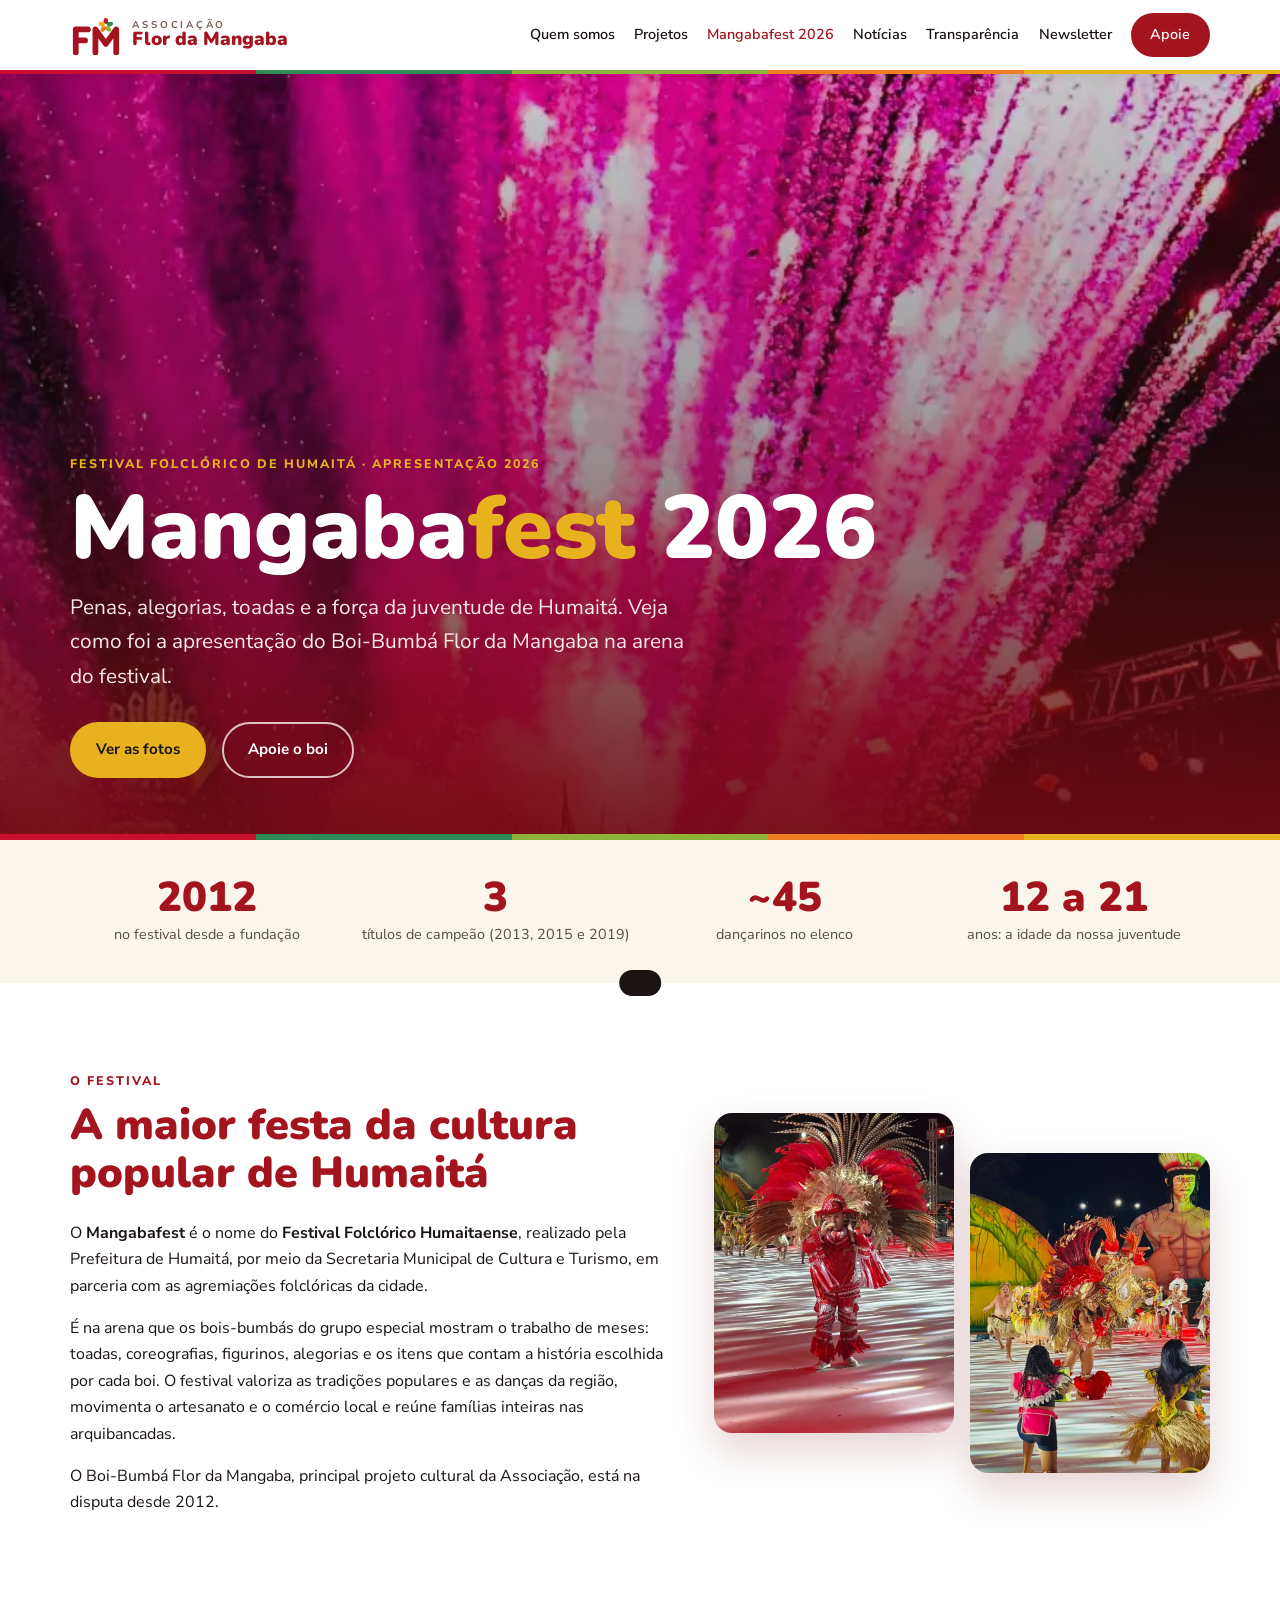
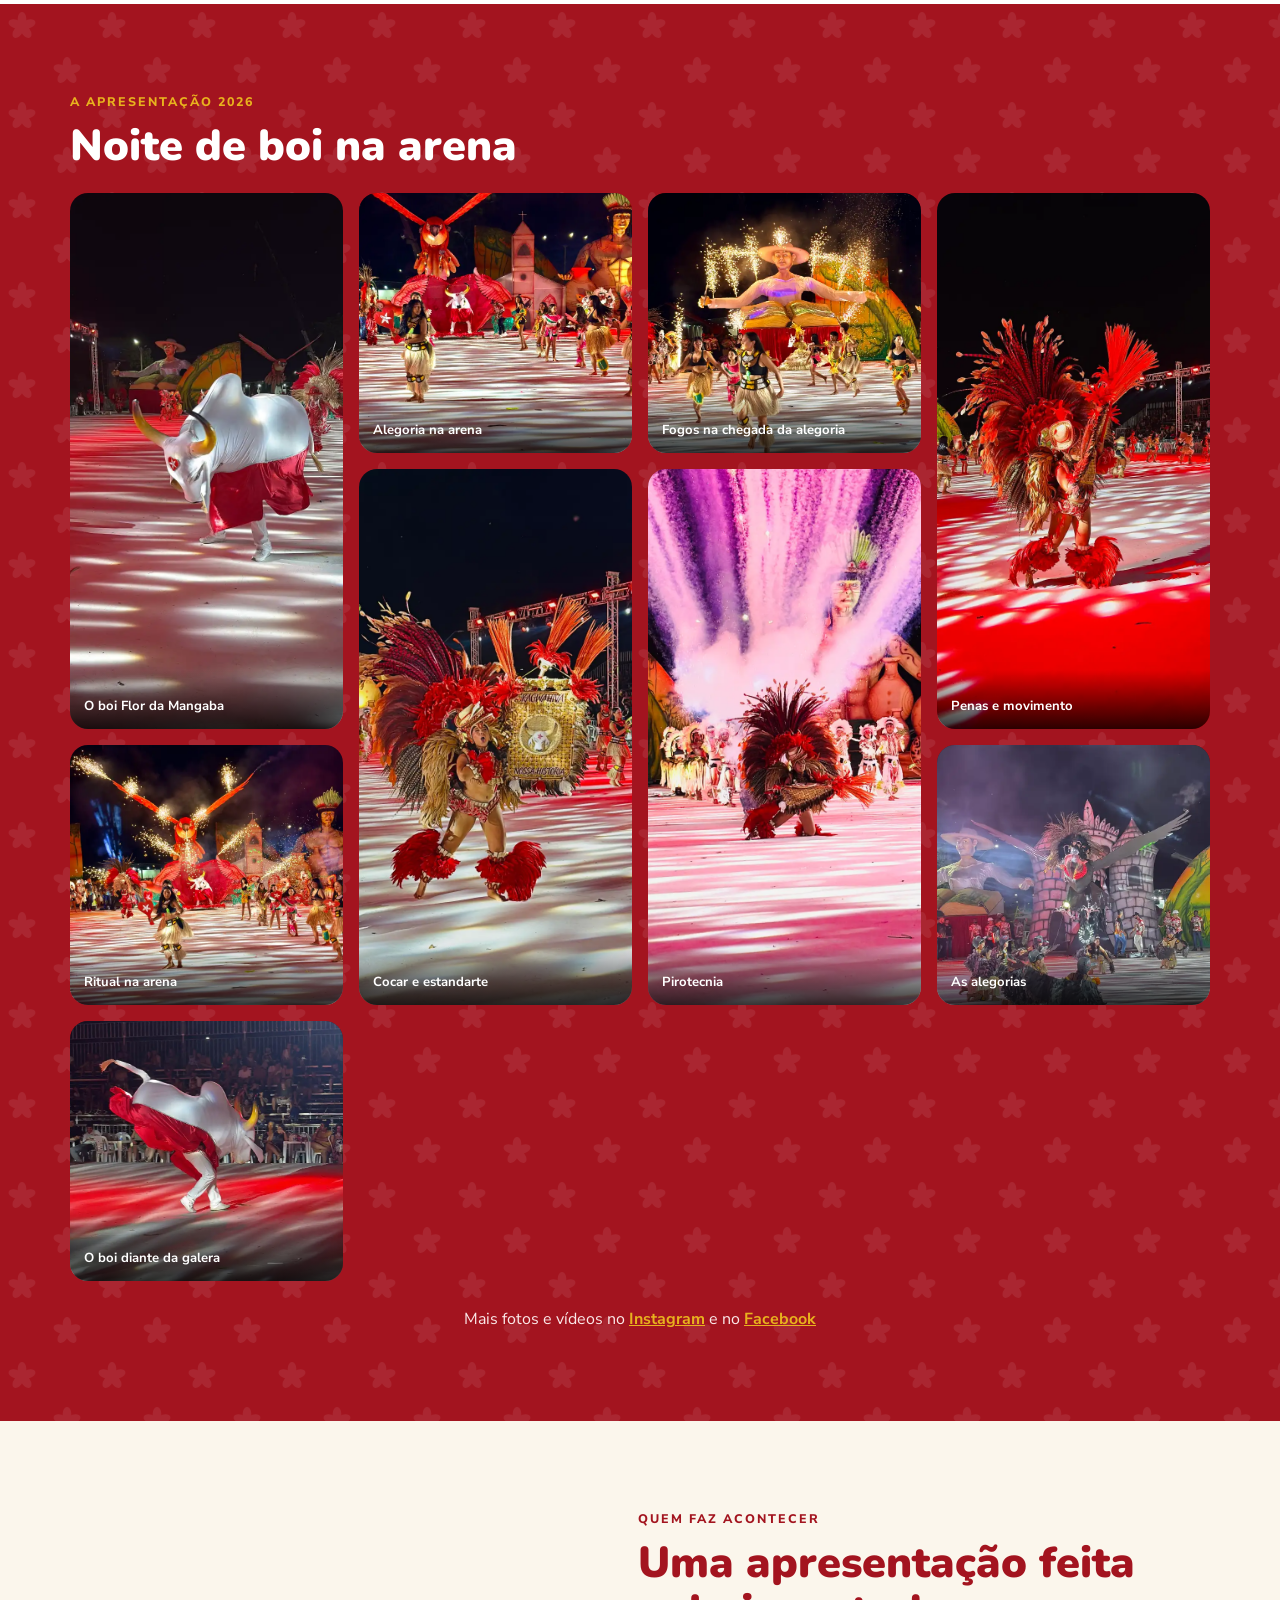
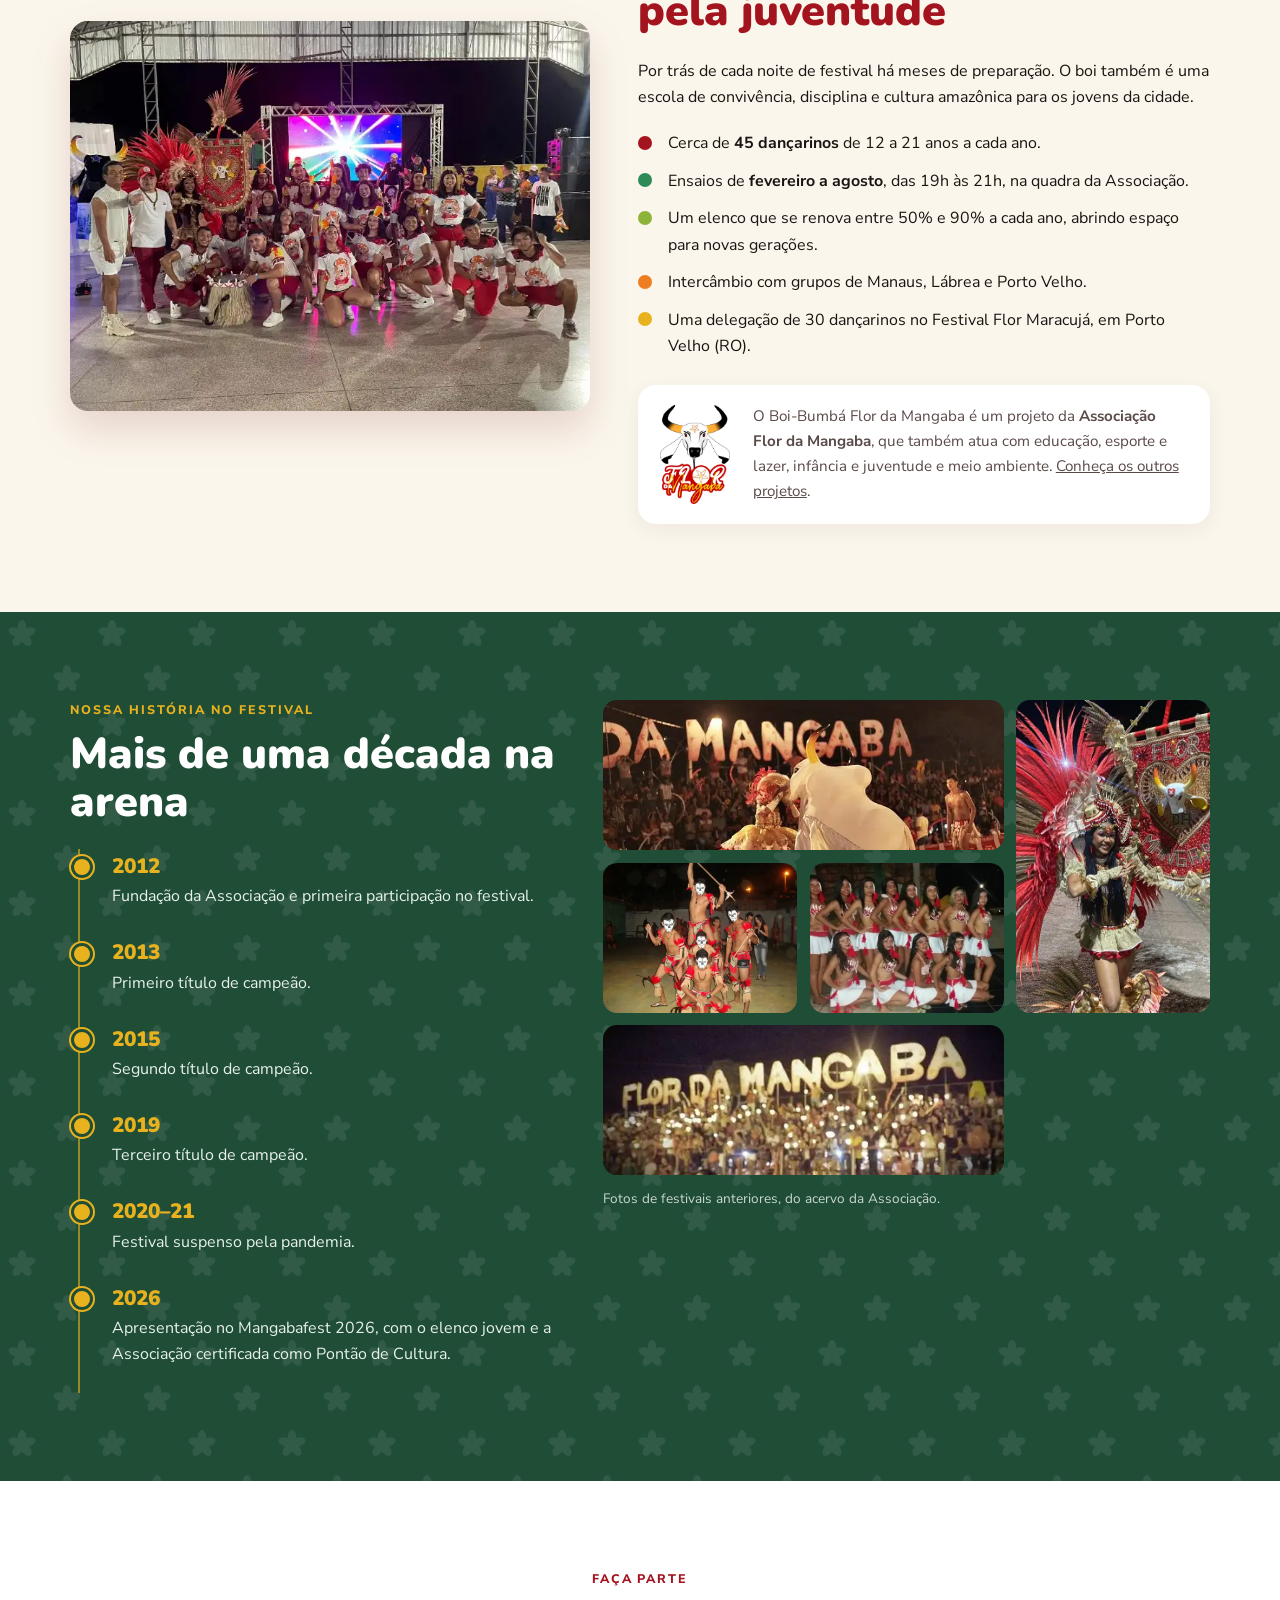
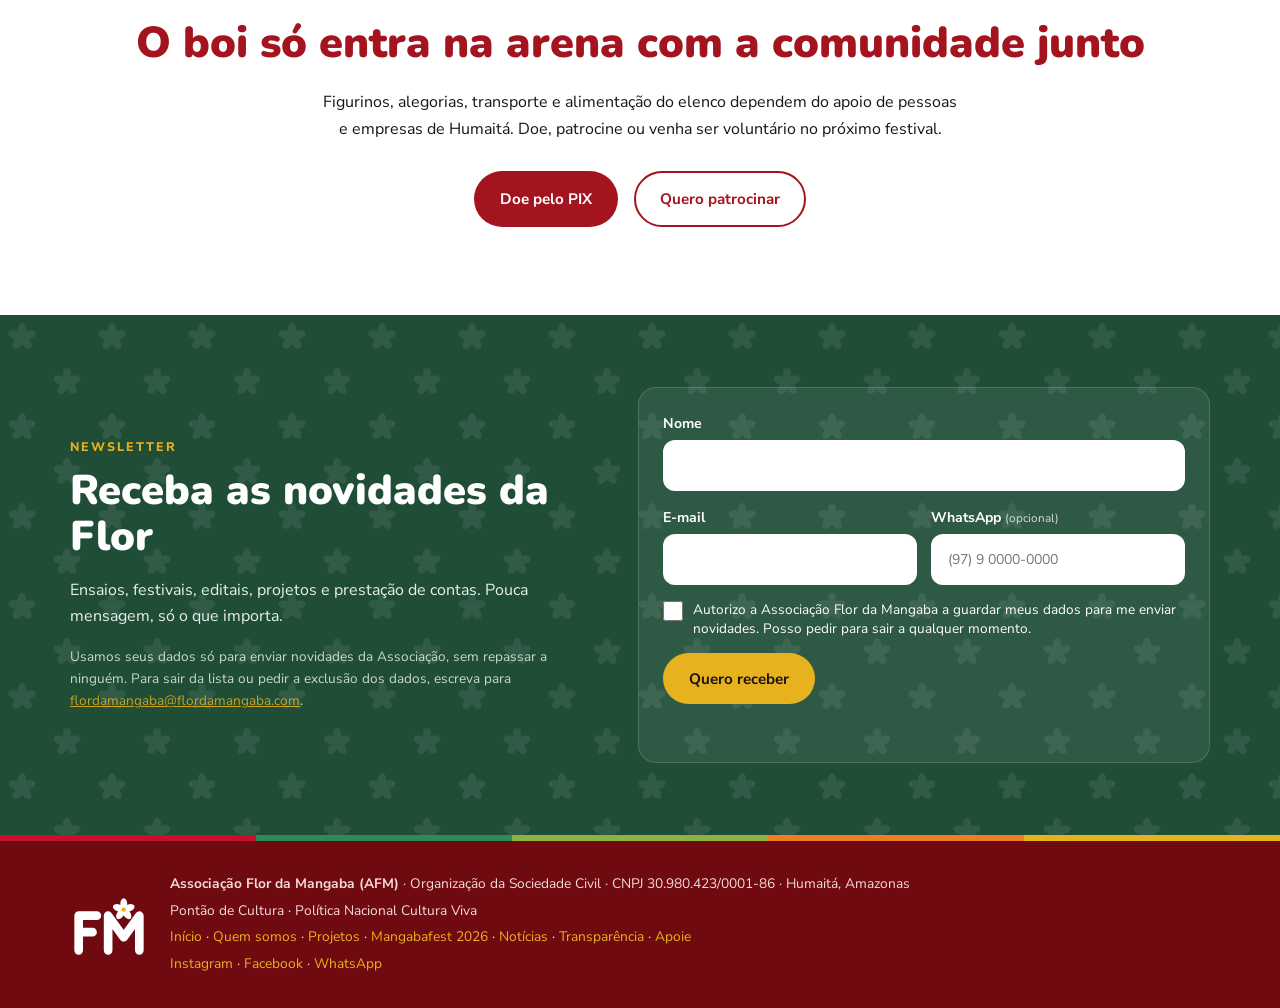
==== commit 5ad843e8: "Mangabafest: menu novo e newsletter" ====
--- a/mangabafest.html
+++ b/mangabafest.html
@@ -92,13 +92,13 @@
     </a>
     <button class="menu-btn" aria-label="Abrir menu" aria-expanded="false">☰</button>
     <nav class="menu">
-      <a href="index.html#quem-somos">Quem somos</a>
-      <a href="index.html#projetos">Projetos</a>
-      <a href="mangabafest.html" class="ativo">Mangabafest 2026</a>
-      <a href="#fotos">Fotos</a>
-      <a href="#historia">Nossa história</a>
-      <a href="index.html#transparencia">Transparência</a>
-      <a href="index.html#apoie" class="btn btn-pequeno">Apoie</a>
+      <a href="quem-somos.html">Quem somos</a>
+      <a href="projetos.html">Projetos</a>
+      <a href="mangabafest.html" class="ativo" aria-current="page">Mangabafest 2026</a>
+      <a href="noticias.html">Notícias</a>
+      <a href="transparencia.html">Transparência</a>
+      <a href="#newsletter">Newsletter</a>
+      <a href="apoie.html" class="btn btn-pequeno">Apoie</a>
     </nav>
   </div>
 </header>
@@ -234,6 +234,28 @@
   </div>
 </section>
 
+<!-- ===================== NEWSLETTER ===================== -->
+<!-- Os cadastros vão para a planilha "Cadastros Newsletter - Site Flor da Mangaba" no Google Drive da Associação. -->
+<section id="newsletter" class="newsletter">
+  <div class="container news-inner">
+    <div>
+      <p class="sobretitulo">Newsletter</p>
+      <h2>Receba as novidades da Flor</h2>
+      <p>Ensaios, festivais, editais, projetos e prestação de contas. Pouca mensagem, só o que importa.</p>
+      <p class="news-lgpd">Usamos seus dados só para enviar novidades da Associação, sem repassar a ninguém. Para sair da lista ou pedir a exclusão dos dados, escreva para <a href="mailto:flordamangaba@flordamangaba.com">flordamangaba@flordamangaba.com</a>.</p>
+    </div>
+    <form class="news-form" data-form="https://docs.google.com/forms/d/e/1FAIpQLScSnGowbHH4AAw-lj3misverET8TPwMbqKQCwAT6amnOzdVQg/formResponse">
+      <label>Nome<input name="nome" required autocomplete="name" maxlength="120"></label>
+      <label>E-mail<input type="email" name="email" required autocomplete="email" maxlength="160"></label>
+      <label><span>WhatsApp <small>(opcional)</small></span><input type="tel" name="whatsapp" autocomplete="tel" placeholder="(97) 9 0000-0000" maxlength="30"></label>
+      <label class="news-isca" aria-hidden="true">Não preencha<input name="site" tabindex="-1" autocomplete="off"></label>
+      <label class="aceite"><input type="checkbox" name="aceite" required> <span>Autorizo a Associação Flor da Mangaba a guardar meus dados para me enviar novidades. Posso pedir para sair a qualquer momento.</span></label>
+      <button class="btn btn-amarelo" type="submit">Quero receber</button>
+      <p class="news-msg" role="status" aria-live="polite"></p>
+    </form>
+  </div>
+</section>
+
 <div class="faixa"></div>
 <footer class="rodape">
   <div class="container rodape-inner">
@@ -242,7 +264,15 @@
       <p><strong>Associação Flor da Mangaba (AFM)</strong> · Organização da Sociedade Civil · CNPJ 30.980.423/0001-86 · Humaitá, Amazonas</p>
       <p>Pontão de Cultura · Política Nacional Cultura Viva</p>
       <p class="rodape-redes">
-        <a href="index.html">Página inicial</a> ·
+        <a href="index.html">Início</a> ·
+        <a href="quem-somos.html">Quem somos</a> ·
+        <a href="projetos.html">Projetos</a> ·
+        <a href="mangabafest.html">Mangabafest 2026</a> ·
+        <a href="noticias.html">Notícias</a> ·
+        <a href="transparencia.html">Transparência</a> ·
+        <a href="apoie.html">Apoie</a>
+      </p>
+      <p class="rodape-redes">
         <a href="https://www.instagram.com/boiflordamangaba/" target="_blank" rel="noopener">Instagram</a> ·
         <a href="https://www.facebook.com/boibumbaflordamangaba" target="_blank" rel="noopener">Facebook</a> ·
         <a href="https://wa.me/5513981993674" target="_blank" rel="noopener">WhatsApp</a>
@@ -251,14 +281,7 @@
   </div>
 </footer>
 
-<script>
-  const btn = document.querySelector('.menu-btn');
-  const menu = document.querySelector('.menu');
-  btn.addEventListener('click', () => {
-    const aberto = menu.classList.toggle('aberto');
-    btn.setAttribute('aria-expanded', aberto);
-  });
-  menu.querySelectorAll('a').forEach(a => a.addEventListener('click', () => menu.classList.remove('aberto')));
-</script>
+<div class="aviso" role="status" aria-live="polite"></div>
+<script src="site.js"></script>
 </body>
 </html>
--- a/estilo.css
+++ b/estilo.css
@@ -328,3 +328,63 @@
   .transp-resumo .total { flex: 1 1 100%; padding: .9rem 1.2rem; }
   .transp-resumo .total strong { font-size: 1.9rem; }
 }
+
+/* ===== Páginas internas, explore e newsletter ===== */
+.menu a.ativo { color: var(--vermelho); }
+.menu a.btn.ativo { color: var(--branco); background: var(--vinho); }
+
+.pg-capa { position: relative; min-height: min(72vh, 620px); display: flex; align-items: flex-end; color: var(--branco); overflow: hidden; background: var(--vinho); }
+.pg-capa > img { position: absolute; inset: 0; width: 100%; height: 100%; object-fit: cover; }
+.pg-capa::before { content: ''; position: absolute; inset: 0; z-index: 1; background: linear-gradient(180deg, rgba(26,20,19,.2) 0%, rgba(26,20,19,.4) 45%, rgba(110,10,16,.93) 100%); }
+.pg-capa .container { position: relative; z-index: 2; padding: 6rem 0 3.2rem; }
+.pg-capa .sobretitulo { color: var(--amarelo); }
+.pg-capa h1 { font-size: clamp(2.5rem, 7vw, 4.8rem); line-height: 1.02; margin-bottom: 1rem; }
+.pg-capa h1 em { font-style: normal; color: var(--amarelo); }
+.pg-capa .sub { font-size: clamp(1.02rem, 2vw, 1.25rem); max-width: 640px; margin-bottom: 1.7rem; color: #fbeaea; }
+.pg-capa .botoes { display: flex; flex-wrap: wrap; gap: 1rem; }
+
+.explorar { display: grid; grid-template-columns: repeat(3, 1fr); gap: 1.2rem; }
+.explorar-item { position: relative; display: block; height: 300px; border-radius: var(--raio); overflow: hidden; text-decoration: none; color: var(--branco); background: var(--vinho); border-bottom: 6px solid var(--cor, var(--vermelho)); box-shadow: 0 10px 26px rgba(110,10,16,.12); }
+.explorar-item img { width: 100%; height: 100%; object-fit: cover; transition: transform .4s; }
+.explorar-item:hover img { transform: scale(1.05); }
+.explorar-texto { position: absolute; left: 0; right: 0; bottom: 0; padding: 3rem 1.2rem 1.1rem; background: linear-gradient(transparent, rgba(26,20,19,.88)); }
+.explorar-texto strong { display: block; font-family: 'Nunito', sans-serif; font-weight: 900; font-size: 1.45rem; line-height: 1.1; }
+.explorar-texto small { display: block; font-size: .92rem; opacity: .92; margin-top: .25rem; }
+.explorar-texto em { display: inline-block; font-style: normal; font-weight: 800; font-size: .85rem; color: var(--amarelo); margin-top: .5rem; }
+
+.destaque-mf { position: relative; color: var(--branco); overflow: hidden; background: var(--vinho); }
+.destaque-mf > img { position: absolute; inset: 0; width: 100%; height: 100%; object-fit: cover; object-position: center 60%; }
+.destaque-mf::before { content: ''; position: absolute; inset: 0; z-index: 1; background: linear-gradient(90deg, rgba(110,10,16,.95) 0%, rgba(110,10,16,.75) 45%, rgba(26,20,19,.15) 100%); }
+.destaque-mf .container { position: relative; z-index: 2; padding: 5rem 0; max-width: 1140px; }
+.destaque-mf .sobretitulo { color: var(--amarelo); }
+.destaque-mf h2 { font-size: clamp(2rem, 5vw, 3.2rem); margin-bottom: 1rem; }
+.destaque-mf p { max-width: 520px; margin-bottom: 1.6rem; color: #fbeaea; }
+
+.newsletter { background: var(--padrao-branco), var(--verde); background-size: 90px 90px, auto; color: #e7f1ea; padding: 4.5rem 0; }
+.news-inner { display: grid; grid-template-columns: 1fr 1.1fr; gap: 3rem; align-items: center; }
+.newsletter .sobretitulo { color: var(--amarelo); }
+.newsletter h2 { font-size: clamp(1.9rem, 4vw, 2.6rem); color: var(--branco); margin-bottom: 1rem; }
+.news-lgpd { font-size: .85rem; opacity: .85; margin-top: 1rem; }
+.news-lgpd a { color: var(--amarelo); }
+.news-form { display: grid; grid-template-columns: 1fr 1fr; gap: .9rem; background: rgba(255,255,255,.07); border: 1px solid rgba(255,255,255,.15); border-radius: var(--raio); padding: 1.5rem; }
+.news-form label { display: flex; flex-direction: column; gap: .3rem; font-weight: 700; font-size: .88rem; color: var(--branco); }
+.news-form label:first-child, .news-form .aceite, .news-form button, .news-msg { grid-column: 1 / -1; }
+.news-form small { font-weight: 400; opacity: .8; }
+.news-form input[type=text], .news-form input:not([type]), .news-form input[type=email], .news-form input[type=tel] { font: inherit; font-weight: 400; padding: .75rem .9rem; border-radius: 12px; border: 2px solid transparent; background: var(--branco); color: var(--texto); }
+.news-form input:focus { outline: none; border-color: var(--amarelo); }
+.news-form .aceite { flex-direction: row; align-items: flex-start; gap: .6rem; font-weight: 400; font-size: .85rem; line-height: 1.45; }
+.news-form .aceite input { width: 20px; height: 20px; margin-top: .1rem; flex-shrink: 0; accent-color: var(--amarelo); }
+.news-form button { justify-self: start; }
+.news-form button:disabled { opacity: .6; cursor: wait; }
+.news-msg { font-weight: 700; color: var(--amarelo); min-height: 1.2em; }
+.news-isca { position: absolute !important; left: -9999px; width: 1px; height: 1px; overflow: hidden; }
+
+@media (max-width: 960px) {
+  .explorar { grid-template-columns: repeat(2, 1fr); }
+  .news-inner { grid-template-columns: 1fr; gap: 2rem; }
+}
+@media (max-width: 520px) {
+  .explorar { grid-template-columns: 1fr; }
+  .explorar-item { height: 240px; }
+  .news-form { grid-template-columns: 1fr; padding: 1.2rem; }
+}
